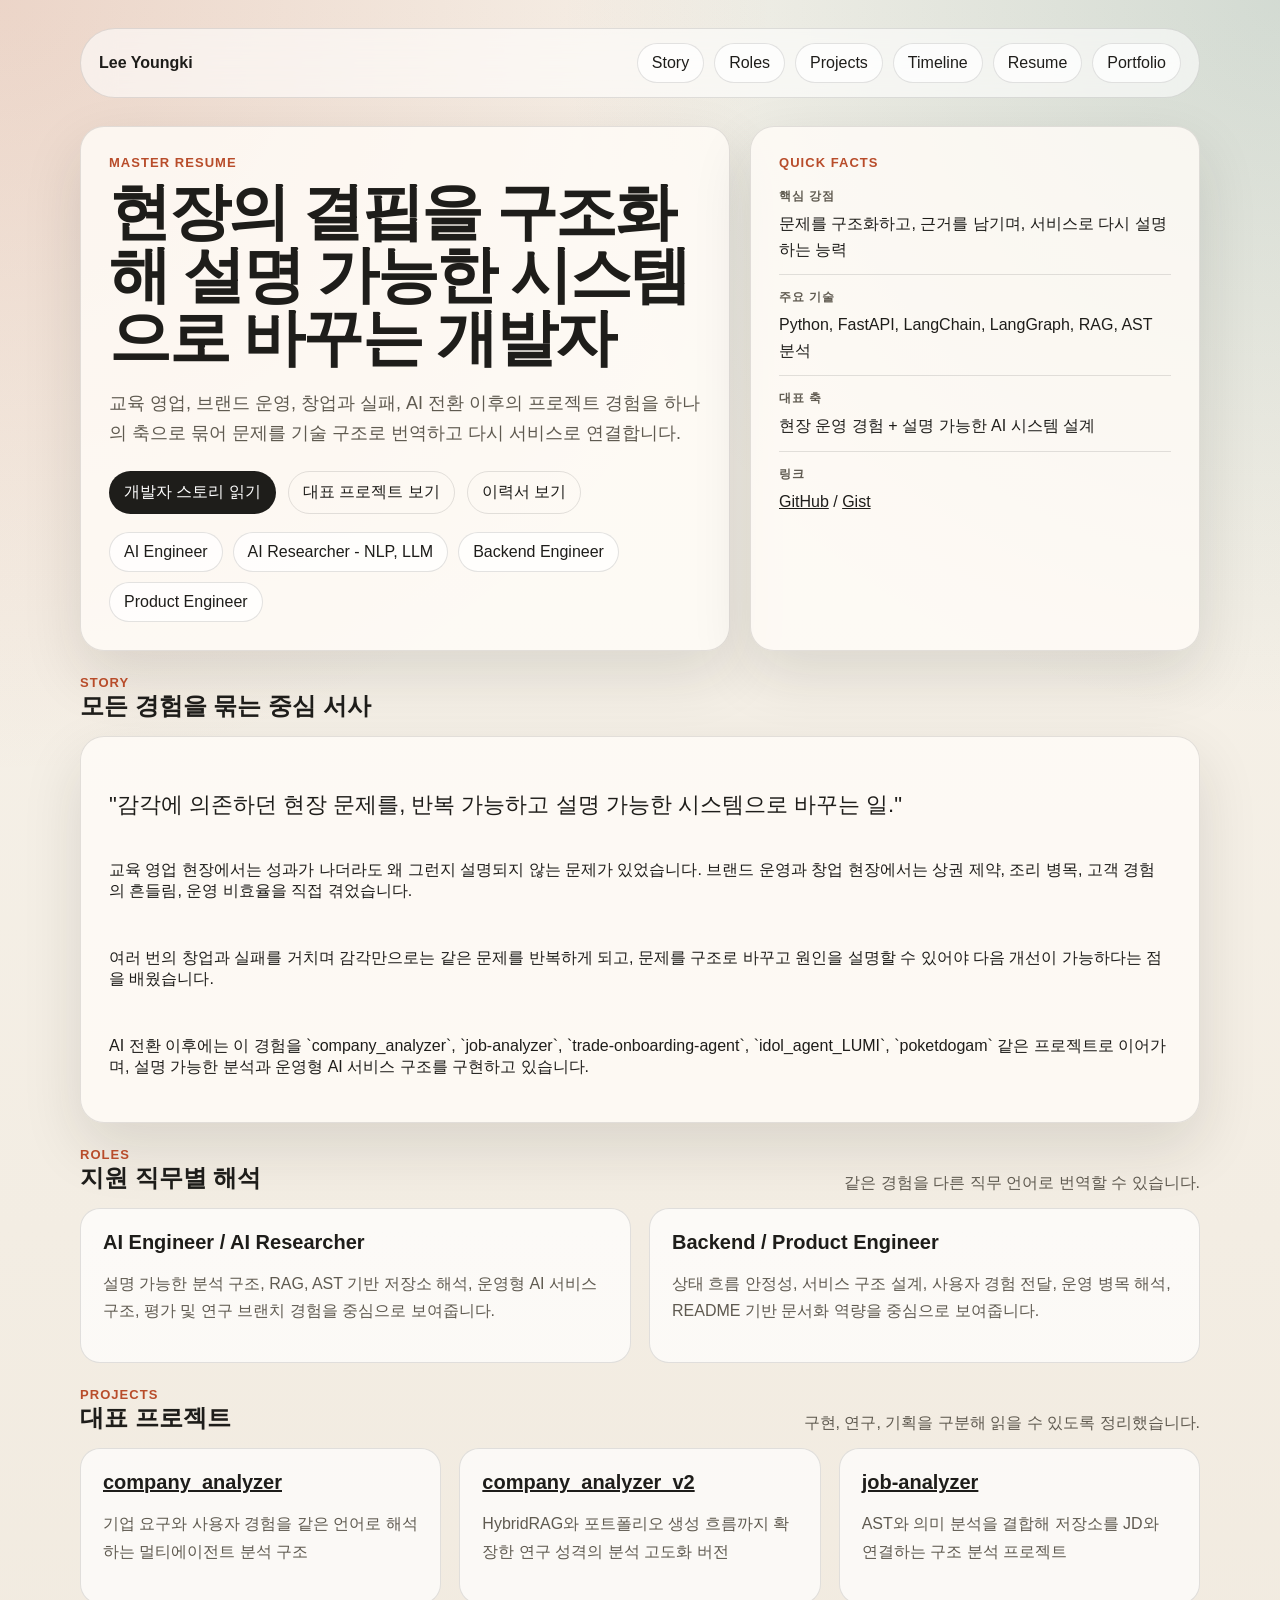
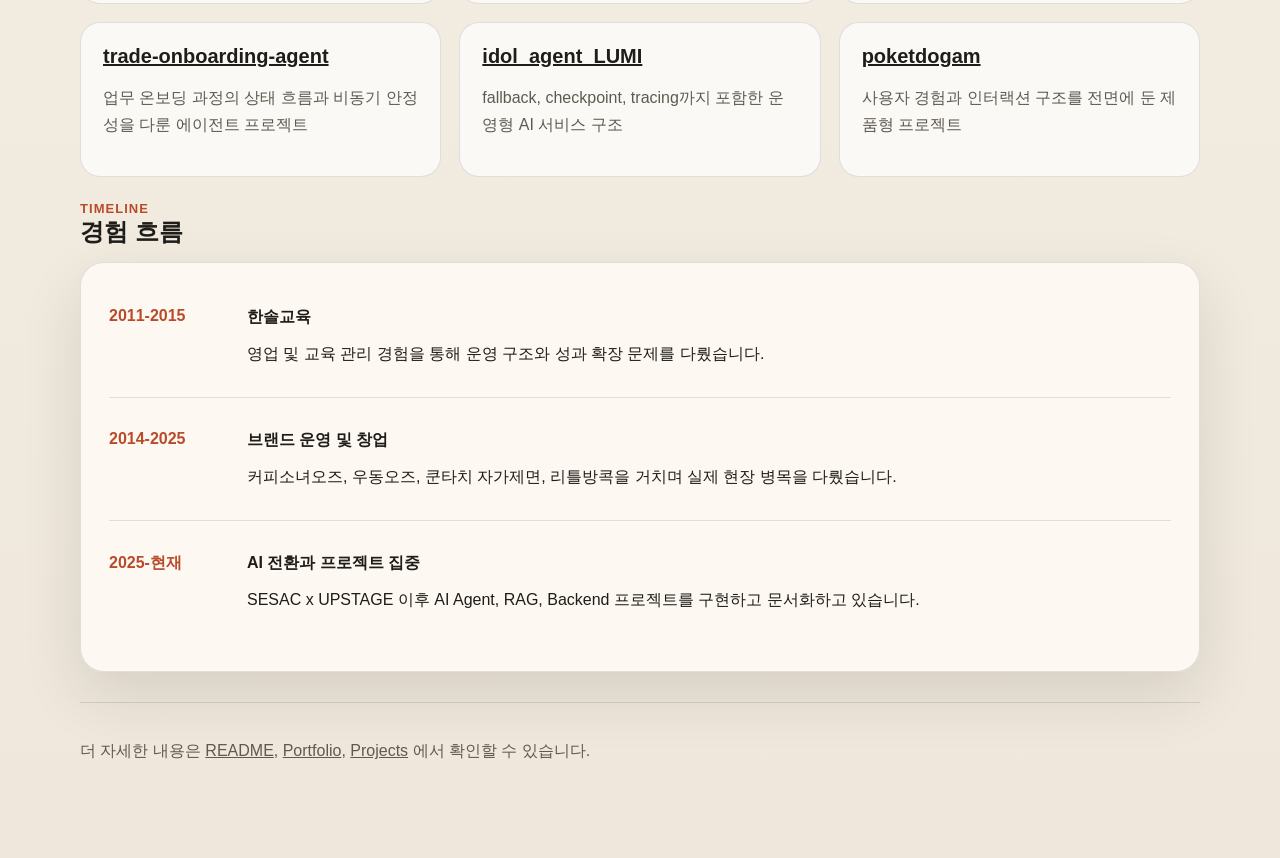
==== index.html @ e0504df6 "docs: masterresume 페이지 구조 개선" ====
<!DOCTYPE html>
<html lang="ko">
  <head>
    <meta charset="UTF-8" />
    <meta name="viewport" content="width=device-width, initial-scale=1.0" />
    <title>이영기 | Master Resume</title>
    <meta
      name="description"
      content="현장의 결핍을 구조화해 설명 가능한 시스템으로 바꾸는 개발자 이영기의 공개 포트폴리오"
    />
    <link rel="stylesheet" href="./styles.css" />
  </head>
  <body>
    <div class="shell">
      <nav class="nav">
        <strong>Lee Youngki</strong>
        <div class="nav-links">
          <a href="#story">Story</a>
          <a href="#roles">Roles</a>
          <a href="#projects">Projects</a>
          <a href="#timeline">Timeline</a>
          <a href="https://github.com/atozwizard/MasterResumeMR/blob/masterresume/resume.md">Resume</a>
          <a href="https://github.com/atozwizard/MasterResumeMR/blob/masterresume/portfolio.md">Portfolio</a>
        </div>
      </nav>

      <section class="hero">
        <article class="panel">
          <div class="eyebrow">Master Resume</div>
          <h1>현장의 결핍을 구조화해 설명 가능한 시스템으로 바꾸는 개발자</h1>
          <p class="lead">
            교육 영업, 브랜드 운영, 창업과 실패, AI 전환 이후의 프로젝트 경험을 하나의 축으로 묶어
            문제를 기술 구조로 번역하고 다시 서비스로 연결합니다.
          </p>
          <div class="actions">
            <a class="button primary" href="https://github.com/atozwizard/MasterResumeMR/blob/masterresume/developer-story.md">개발자 스토리 읽기</a>
            <a class="button secondary" href="https://github.com/atozwizard/MasterResumeMR/blob/masterresume/projects/README.md">대표 프로젝트 보기</a>
            <a class="button secondary" href="https://github.com/atozwizard/MasterResumeMR/blob/masterresume/resume.md">이력서 보기</a>
          </div>
          <div class="stack">
            <span class="chip">AI Engineer</span>
            <span class="chip">AI Researcher - NLP, LLM</span>
            <span class="chip">Backend Engineer</span>
            <span class="chip">Product Engineer</span>
          </div>
        </article>

        <aside class="panel">
          <div class="eyebrow">Quick Facts</div>
          <div class="meta-list">
            <div class="meta-row">
              <div class="meta-label">핵심 강점</div>
              <div class="meta-value">문제를 구조화하고, 근거를 남기며, 서비스로 다시 설명하는 능력</div>
            </div>
            <div class="meta-row">
              <div class="meta-label">주요 기술</div>
              <div class="meta-value">Python, FastAPI, LangChain, LangGraph, RAG, AST 분석</div>
            </div>
            <div class="meta-row">
              <div class="meta-label">대표 축</div>
              <div class="meta-value">현장 운영 경험 + 설명 가능한 AI 시스템 설계</div>
            </div>
            <div class="meta-row">
              <div class="meta-label">링크</div>
              <div class="meta-value">
                <a href="https://github.com/atozwizard">GitHub</a> /
                <a href="https://gist.github.com/atozwizard">Gist</a>
              </div>
            </div>
          </div>
        </aside>
      </section>

      <section class="section" id="story">
        <div class="section-head">
          <div>
            <div class="eyebrow">Story</div>
            <h2>모든 경험을 묶는 중심 서사</h2>
          </div>
        </div>
        <article class="panel">
          <p class="quote">
            "감각에 의존하던 현장 문제를, 반복 가능하고 설명 가능한 시스템으로 바꾸는 일."
          </p>
          <div class="story-list">
            <p>
              교육 영업 현장에서는 성과가 나더라도 왜 그런지 설명되지 않는 문제가 있었습니다. 브랜드 운영과 창업
              현장에서는 상권 제약, 조리 병목, 고객 경험의 흔들림, 운영 비효율을 직접 겪었습니다.
            </p>
            <p>
              여러 번의 창업과 실패를 거치며 감각만으로는 같은 문제를 반복하게 되고, 문제를 구조로 바꾸고 원인을
              설명할 수 있어야 다음 개선이 가능하다는 점을 배웠습니다.
            </p>
            <p>
              AI 전환 이후에는 이 경험을 `company_analyzer`, `job-analyzer`, `trade-onboarding-agent`,
              `idol_agent_LUMI`, `poketdogam` 같은 프로젝트로 이어가며, 설명 가능한 분석과 운영형 AI 서비스
              구조를 구현하고 있습니다.
            </p>
          </div>
        </article>
      </section>

      <section class="section" id="roles">
        <div class="section-head">
          <div>
            <div class="eyebrow">Roles</div>
            <h2>지원 직무별 해석</h2>
          </div>
          <p>같은 경험을 다른 직무 언어로 번역할 수 있습니다.</p>
        </div>
        <div class="grid-2">
          <article class="card">
            <h3>AI Engineer / AI Researcher</h3>
            <p>
              설명 가능한 분석 구조, RAG, AST 기반 저장소 해석, 운영형 AI 서비스 구조, 평가 및 연구 브랜치 경험을
              중심으로 보여줍니다.
            </p>
          </article>
          <article class="card">
            <h3>Backend / Product Engineer</h3>
            <p>
              상태 흐름 안정성, 서비스 구조 설계, 사용자 경험 전달, 운영 병목 해석, README 기반 문서화 역량을
              중심으로 보여줍니다.
            </p>
          </article>
        </div>
      </section>

      <section class="section" id="projects">
        <div class="section-head">
          <div>
            <div class="eyebrow">Projects</div>
            <h2>대표 프로젝트</h2>
          </div>
          <p>구현, 연구, 기획을 구분해 읽을 수 있도록 정리했습니다.</p>
        </div>
        <div class="project-grid">
          <article class="card">
            <h3><a href="https://github.com/atozwizard/MasterResumeMR/blob/masterresume/projects/company_analyzer.md">company_analyzer</a></h3>
            <p>기업 요구와 사용자 경험을 같은 언어로 해석하는 멀티에이전트 분석 구조</p>
          </article>
          <article class="card">
            <h3><a href="https://github.com/atozwizard/MasterResumeMR/blob/masterresume/projects/company_analyzer_v2.md">company_analyzer_v2</a></h3>
            <p>HybridRAG와 포트폴리오 생성 흐름까지 확장한 연구 성격의 분석 고도화 버전</p>
          </article>
          <article class="card">
            <h3><a href="https://github.com/atozwizard/MasterResumeMR/blob/masterresume/projects/job-analyzer.md">job-analyzer</a></h3>
            <p>AST와 의미 분석을 결합해 저장소를 JD와 연결하는 구조 분석 프로젝트</p>
          </article>
          <article class="card">
            <h3><a href="https://github.com/atozwizard/MasterResumeMR/blob/masterresume/projects/trade-onboarding-agent.md">trade-onboarding-agent</a></h3>
            <p>업무 온보딩 과정의 상태 흐름과 비동기 안정성을 다룬 에이전트 프로젝트</p>
          </article>
          <article class="card">
            <h3><a href="https://github.com/atozwizard/MasterResumeMR/blob/masterresume/projects/idol_agent_LUMI.md">idol_agent_LUMI</a></h3>
            <p>fallback, checkpoint, tracing까지 포함한 운영형 AI 서비스 구조</p>
          </article>
          <article class="card">
            <h3><a href="https://github.com/atozwizard/MasterResumeMR/blob/masterresume/projects/poketdogam.md">poketdogam</a></h3>
            <p>사용자 경험과 인터랙션 구조를 전면에 둔 제품형 프로젝트</p>
          </article>
        </div>
      </section>

      <section class="section" id="timeline">
        <div class="section-head">
          <div>
            <div class="eyebrow">Timeline</div>
            <h2>경험 흐름</h2>
          </div>
        </div>
        <article class="panel timeline">
          <div class="timeline-item">
            <div class="timeline-year">2011-2015</div>
            <div>
              <strong>한솔교육</strong>
              <p>영업 및 교육 관리 경험을 통해 운영 구조와 성과 확장 문제를 다뤘습니다.</p>
            </div>
          </div>
          <div class="timeline-item">
            <div class="timeline-year">2014-2025</div>
            <div>
              <strong>브랜드 운영 및 창업</strong>
              <p>커피소녀오즈, 우동오즈, 쿤타치 자가제면, 리틀방콕을 거치며 실제 현장 병목을 다뤘습니다.</p>
            </div>
          </div>
          <div class="timeline-item">
            <div class="timeline-year">2025-현재</div>
            <div>
              <strong>AI 전환과 프로젝트 집중</strong>
              <p>SESAC x UPSTAGE 이후 AI Agent, RAG, Backend 프로젝트를 구현하고 문서화하고 있습니다.</p>
            </div>
          </div>
        </article>
      </section>

      <footer class="footer">
        <p>
          더 자세한 내용은
          <a href="https://github.com/atozwizard/MasterResumeMR/blob/masterresume/README.md">README</a>,
          <a href="https://github.com/atozwizard/MasterResumeMR/blob/masterresume/portfolio.md">Portfolio</a>,
          <a href="https://github.com/atozwizard/MasterResumeMR/blob/masterresume/projects/README.md">Projects</a>
          에서 확인할 수 있습니다.
        </p>
      </footer>
    </div>
  </body>
</html>
---- styles.css ----
:root {
  --bg: #f5f1e8;
  --panel: rgba(255, 252, 247, 0.82);
  --ink: #1e1d1a;
  --muted: #5f5a50;
  --line: rgba(30, 29, 26, 0.12);
  --accent: #b84c2a;
  --accent-2: #2f6c63;
  --shadow: 0 24px 60px rgba(30, 29, 26, 0.12);
  --radius: 24px;
}

* {
  box-sizing: border-box;
}

html {
  scroll-behavior: smooth;
}

body {
  margin: 0;
  font-family: "Segoe UI", "Pretendard", "Noto Sans KR", sans-serif;
  color: var(--ink);
  background:
    radial-gradient(circle at top left, rgba(184, 76, 42, 0.18), transparent 28%),
    radial-gradient(circle at top right, rgba(47, 108, 99, 0.18), transparent 26%),
    linear-gradient(180deg, #f7f3eb 0%, #efe7db 100%);
}

a {
  color: inherit;
}

.shell {
  width: min(1120px, calc(100% - 32px));
  margin: 0 auto;
  padding: 28px 0 80px;
}

.nav {
  display: flex;
  justify-content: space-between;
  align-items: center;
  gap: 16px;
  padding: 14px 18px;
  border: 1px solid var(--line);
  border-radius: 999px;
  background: rgba(255, 255, 255, 0.58);
  backdrop-filter: blur(16px);
  position: sticky;
  top: 14px;
  z-index: 10;
}

.nav-links {
  display: flex;
  flex-wrap: wrap;
  gap: 10px;
}

.nav-links a,
.chip,
.button {
  text-decoration: none;
  border: 1px solid var(--line);
  border-radius: 999px;
  padding: 10px 14px;
  background: rgba(255, 255, 255, 0.72);
}

.hero {
  margin-top: 28px;
  display: grid;
  grid-template-columns: 1.3fr 0.9fr;
  gap: 20px;
}

.panel {
  border: 1px solid var(--line);
  border-radius: var(--radius);
  background: var(--panel);
  box-shadow: var(--shadow);
  padding: 28px;
}

.eyebrow {
  color: var(--accent);
  font-size: 13px;
  font-weight: 700;
  letter-spacing: 0.08em;
  text-transform: uppercase;
}

h1, h2, h3 {
  margin: 0;
}

h1 {
  margin-top: 10px;
  font-size: clamp(34px, 6vw, 62px);
  line-height: 1.02;
  letter-spacing: -0.04em;
}

.lead {
  margin-top: 18px;
  font-size: 18px;
  line-height: 1.7;
  color: var(--muted);
}

.actions {
  display: flex;
  flex-wrap: wrap;
  gap: 12px;
  margin-top: 22px;
}

.button.primary {
  background: var(--ink);
  color: #fff;
}

.button.secondary {
  background: transparent;
}

.stack {
  display: flex;
  flex-wrap: wrap;
  gap: 10px;
  margin-top: 18px;
}

.meta-list,
.story-list {
  display: grid;
  gap: 14px;
  margin-top: 18px;
}

.meta-row {
  padding-bottom: 12px;
  border-bottom: 1px solid var(--line);
}

.meta-row:last-child {
  border-bottom: 0;
  padding-bottom: 0;
}

.meta-label {
  font-size: 12px;
  font-weight: 700;
  color: var(--muted);
  text-transform: uppercase;
  letter-spacing: 0.08em;
}

.meta-value {
  margin-top: 6px;
  font-size: 16px;
  line-height: 1.6;
}

.section {
  margin-top: 24px;
}

.section-head {
  display: flex;
  justify-content: space-between;
  align-items: end;
  gap: 16px;
  margin-bottom: 14px;
}

.section-head p {
  margin: 0;
  color: var(--muted);
}

.grid-2,
.project-grid {
  display: grid;
  gap: 18px;
}

.grid-2 {
  grid-template-columns: repeat(2, minmax(0, 1fr));
}

.project-grid {
  grid-template-columns: repeat(3, minmax(0, 1fr));
}

.card {
  border: 1px solid var(--line);
  border-radius: 20px;
  padding: 22px;
  background: rgba(255, 255, 255, 0.7);
}

.card h3 {
  font-size: 20px;
}

.card p,
.card li {
  color: var(--muted);
  line-height: 1.7;
}

.card ul {
  margin: 14px 0 0;
  padding-left: 18px;
}

.timeline {
  display: grid;
  gap: 16px;
}

.timeline-item {
  display: grid;
  grid-template-columns: 120px 1fr;
  gap: 18px;
  padding: 16px 0;
  border-bottom: 1px solid var(--line);
}

.timeline-item:last-child {
  border-bottom: 0;
}

.timeline-year {
  font-weight: 700;
  color: var(--accent);
}

.quote {
  font-size: 22px;
  line-height: 1.6;
}

.footer {
  margin-top: 30px;
  padding: 22px 0 0;
  color: var(--muted);
  border-top: 1px solid var(--line);
}

@media (max-width: 920px) {
  .hero,
  .grid-2,
  .project-grid {
    grid-template-columns: 1fr;
  }

  .timeline-item {
    grid-template-columns: 1fr;
    gap: 8px;
  }
}

@media (max-width: 640px) {
  .shell {
    width: min(100% - 20px, 1120px);
    padding-top: 18px;
  }

  .panel {
    padding: 22px;
  }

  .nav {
    border-radius: 24px;
    align-items: start;
    flex-direction: column;
  }
}
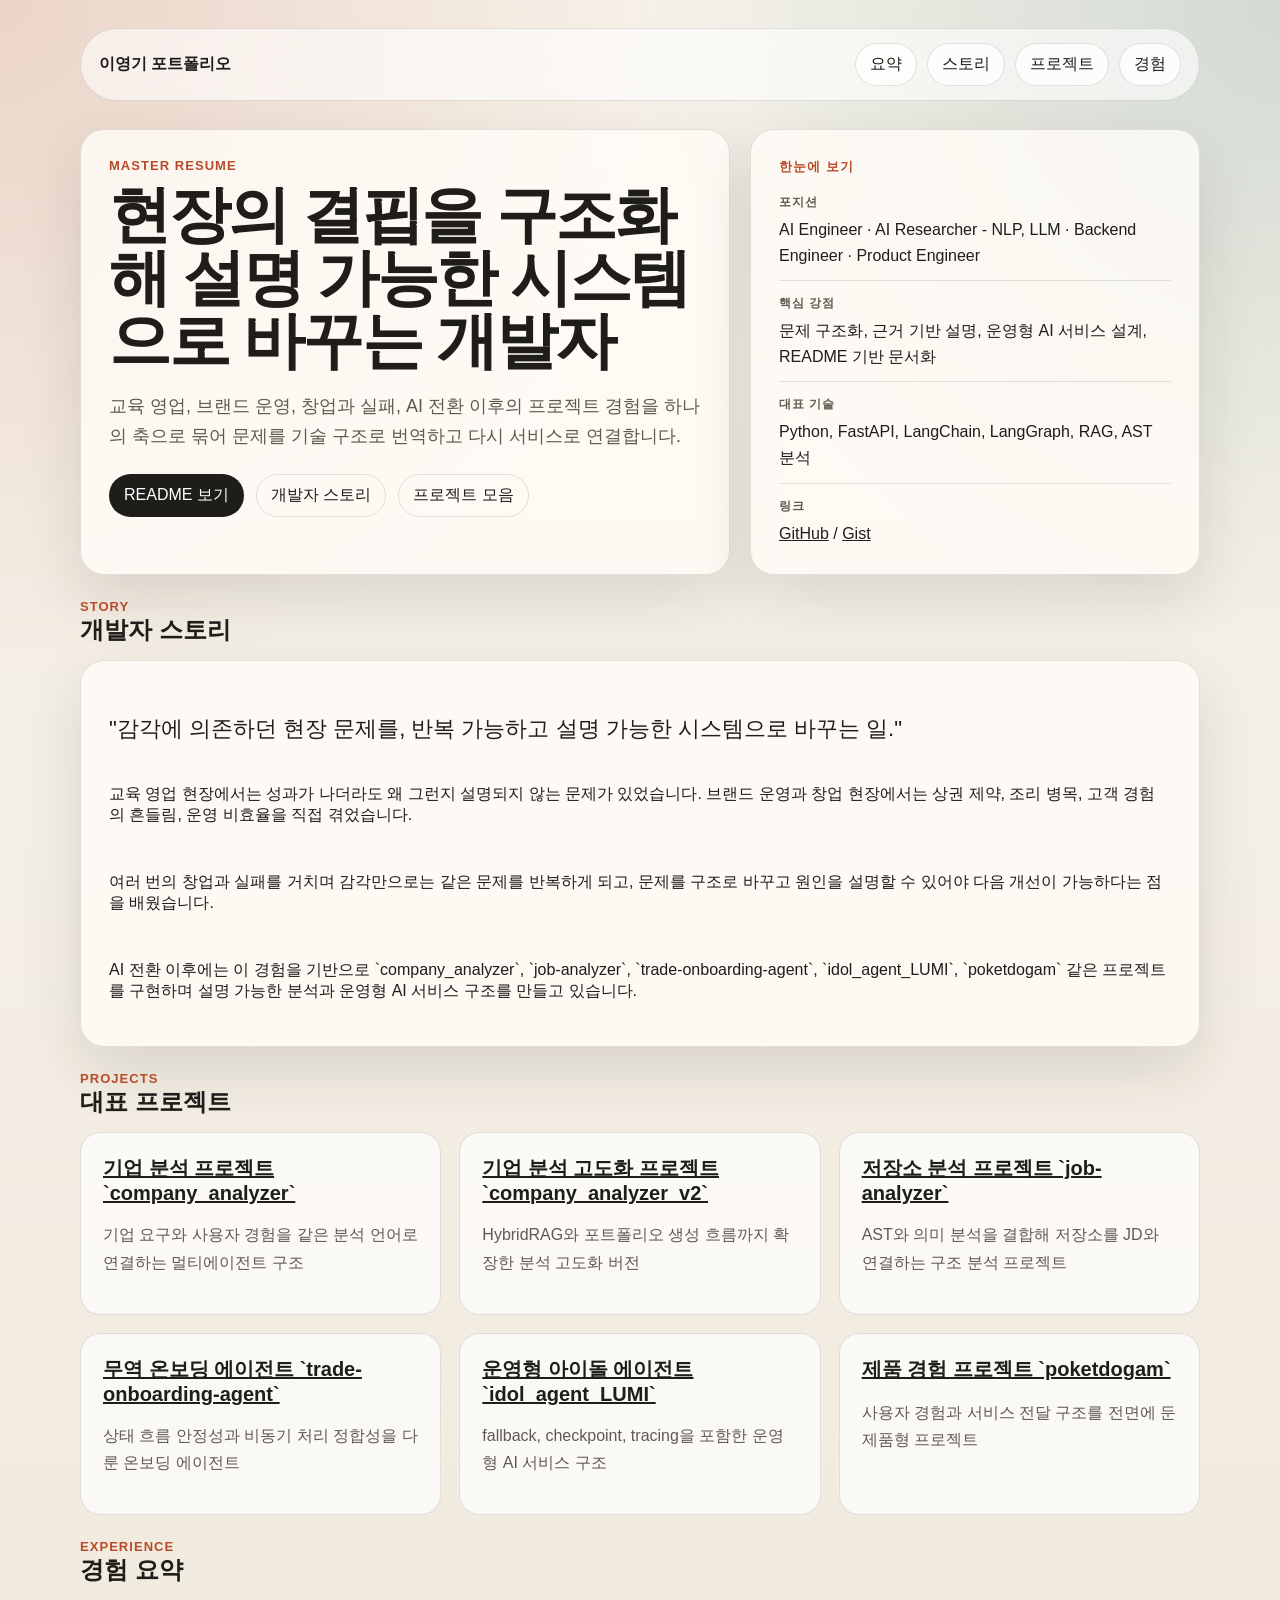
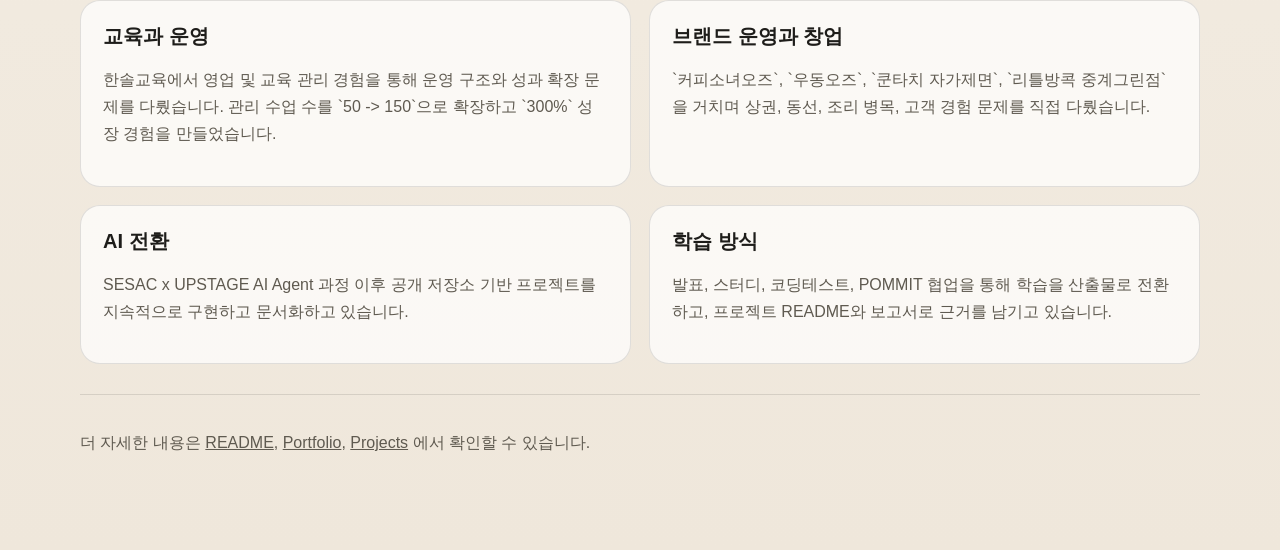
==== commit 5653cca7: "docs: masterresume 랜딩 페이지 단순화" ====
--- a/index.html
+++ b/index.html
@@ -3,7 +3,7 @@
   <head>
     <meta charset="UTF-8" />
     <meta name="viewport" content="width=device-width, initial-scale=1.0" />
-    <title>이영기 | Master Resume</title>
+    <title>이영기 포트폴리오</title>
     <meta
       name="description"
       content="현장의 결핍을 구조화해 설명 가능한 시스템으로 바꾸는 개발자 이영기의 공개 포트폴리오"
@@ -13,18 +13,16 @@
   <body>
     <div class="shell">
       <nav class="nav">
-        <strong>Lee Youngki</strong>
+        <strong>이영기 포트폴리오</strong>
         <div class="nav-links">
-          <a href="#story">Story</a>
-          <a href="#roles">Roles</a>
-          <a href="#projects">Projects</a>
-          <a href="#timeline">Timeline</a>
-          <a href="https://github.com/atozwizard/MasterResumeMR/blob/masterresume/resume.md">Resume</a>
-          <a href="https://github.com/atozwizard/MasterResumeMR/blob/masterresume/portfolio.md">Portfolio</a>
+          <a href="#summary">요약</a>
+          <a href="#story">스토리</a>
+          <a href="#projects">프로젝트</a>
+          <a href="#experience">경험</a>
         </div>
       </nav>
 
-      <section class="hero">
+      <section class="hero" id="summary">
         <article class="panel">
           <div class="eyebrow">Master Resume</div>
           <h1>현장의 결핍을 구조화해 설명 가능한 시스템으로 바꾸는 개발자</h1>
@@ -33,32 +31,26 @@
             문제를 기술 구조로 번역하고 다시 서비스로 연결합니다.
           </p>
           <div class="actions">
-            <a class="button primary" href="https://github.com/atozwizard/MasterResumeMR/blob/masterresume/developer-story.md">개발자 스토리 읽기</a>
-            <a class="button secondary" href="https://github.com/atozwizard/MasterResumeMR/blob/masterresume/projects/README.md">대표 프로젝트 보기</a>
-            <a class="button secondary" href="https://github.com/atozwizard/MasterResumeMR/blob/masterresume/resume.md">이력서 보기</a>
-          </div>
-          <div class="stack">
-            <span class="chip">AI Engineer</span>
-            <span class="chip">AI Researcher - NLP, LLM</span>
-            <span class="chip">Backend Engineer</span>
-            <span class="chip">Product Engineer</span>
+            <a class="button primary" href="https://github.com/atozwizard/MasterResumeMR/blob/masterresume/README.md">README 보기</a>
+            <a class="button secondary" href="https://github.com/atozwizard/MasterResumeMR/blob/masterresume/developer-story.md">개발자 스토리</a>
+            <a class="button secondary" href="https://github.com/atozwizard/MasterResumeMR/blob/masterresume/projects/README.md">프로젝트 모음</a>
           </div>
         </article>
 
         <aside class="panel">
-          <div class="eyebrow">Quick Facts</div>
+          <div class="eyebrow">한눈에 보기</div>
           <div class="meta-list">
             <div class="meta-row">
-              <div class="meta-label">핵심 강점</div>
-              <div class="meta-value">문제를 구조화하고, 근거를 남기며, 서비스로 다시 설명하는 능력</div>
+              <div class="meta-label">포지션</div>
+              <div class="meta-value">AI Engineer · AI Researcher - NLP, LLM · Backend Engineer · Product Engineer</div>
             </div>
             <div class="meta-row">
-              <div class="meta-label">주요 기술</div>
-              <div class="meta-value">Python, FastAPI, LangChain, LangGraph, RAG, AST 분석</div>
+              <div class="meta-label">핵심 강점</div>
+              <div class="meta-value">문제 구조화, 근거 기반 설명, 운영형 AI 서비스 설계, README 기반 문서화</div>
             </div>
             <div class="meta-row">
-              <div class="meta-label">대표 축</div>
-              <div class="meta-value">현장 운영 경험 + 설명 가능한 AI 시스템 설계</div>
+              <div class="meta-label">대표 기술</div>
+              <div class="meta-value">Python, FastAPI, LangChain, LangGraph, RAG, AST 분석</div>
             </div>
             <div class="meta-row">
               <div class="meta-label">링크</div>
@@ -75,55 +67,26 @@
         <div class="section-head">
           <div>
             <div class="eyebrow">Story</div>
-            <h2>모든 경험을 묶는 중심 서사</h2>
+            <h2>개발자 스토리</h2>
           </div>
         </div>
         <article class="panel">
-          <p class="quote">
-            "감각에 의존하던 현장 문제를, 반복 가능하고 설명 가능한 시스템으로 바꾸는 일."
-          </p>
+          <p class="quote">"감각에 의존하던 현장 문제를, 반복 가능하고 설명 가능한 시스템으로 바꾸는 일."</p>
           <div class="story-list">
             <p>
-              교육 영업 현장에서는 성과가 나더라도 왜 그런지 설명되지 않는 문제가 있었습니다. 브랜드 운영과 창업
-              현장에서는 상권 제약, 조리 병목, 고객 경험의 흔들림, 운영 비효율을 직접 겪었습니다.
+              교육 영업 현장에서는 성과가 나더라도 왜 그런지 설명되지 않는 문제가 있었습니다. 브랜드 운영과 창업 현장에서는
+              상권 제약, 조리 병목, 고객 경험의 흔들림, 운영 비효율을 직접 겪었습니다.
             </p>
             <p>
-              여러 번의 창업과 실패를 거치며 감각만으로는 같은 문제를 반복하게 되고, 문제를 구조로 바꾸고 원인을
-              설명할 수 있어야 다음 개선이 가능하다는 점을 배웠습니다.
+              여러 번의 창업과 실패를 거치며 감각만으로는 같은 문제를 반복하게 되고, 문제를 구조로 바꾸고 원인을 설명할 수
+              있어야 다음 개선이 가능하다는 점을 배웠습니다.
             </p>
             <p>
-              AI 전환 이후에는 이 경험을 `company_analyzer`, `job-analyzer`, `trade-onboarding-agent`,
-              `idol_agent_LUMI`, `poketdogam` 같은 프로젝트로 이어가며, 설명 가능한 분석과 운영형 AI 서비스
-              구조를 구현하고 있습니다.
+              AI 전환 이후에는 이 경험을 기반으로 `company_analyzer`, `job-analyzer`, `trade-onboarding-agent`,
+              `idol_agent_LUMI`, `poketdogam` 같은 프로젝트를 구현하며 설명 가능한 분석과 운영형 AI 서비스 구조를 만들고 있습니다.
             </p>
           </div>
         </article>
-      </section>
-
-      <section class="section" id="roles">
-        <div class="section-head">
-          <div>
-            <div class="eyebrow">Roles</div>
-            <h2>지원 직무별 해석</h2>
-          </div>
-          <p>같은 경험을 다른 직무 언어로 번역할 수 있습니다.</p>
-        </div>
-        <div class="grid-2">
-          <article class="card">
-            <h3>AI Engineer / AI Researcher</h3>
-            <p>
-              설명 가능한 분석 구조, RAG, AST 기반 저장소 해석, 운영형 AI 서비스 구조, 평가 및 연구 브랜치 경험을
-              중심으로 보여줍니다.
-            </p>
-          </article>
-          <article class="card">
-            <h3>Backend / Product Engineer</h3>
-            <p>
-              상태 흐름 안정성, 서비스 구조 설계, 사용자 경험 전달, 운영 병목 해석, README 기반 문서화 역량을
-              중심으로 보여줍니다.
-            </p>
-          </article>
-        </div>
       </section>
 
       <section class="section" id="projects">
@@ -132,66 +95,71 @@
             <div class="eyebrow">Projects</div>
             <h2>대표 프로젝트</h2>
           </div>
-          <p>구현, 연구, 기획을 구분해 읽을 수 있도록 정리했습니다.</p>
         </div>
         <div class="project-grid">
           <article class="card">
-            <h3><a href="https://github.com/atozwizard/MasterResumeMR/blob/masterresume/projects/company_analyzer.md">company_analyzer</a></h3>
-            <p>기업 요구와 사용자 경험을 같은 언어로 해석하는 멀티에이전트 분석 구조</p>
+            <h3><a href="https://github.com/atozwizard/MasterResumeMR/blob/masterresume/projects/company_analyzer.md">기업 분석 프로젝트 `company_analyzer`</a></h3>
+            <p>기업 요구와 사용자 경험을 같은 분석 언어로 연결하는 멀티에이전트 구조</p>
           </article>
           <article class="card">
-            <h3><a href="https://github.com/atozwizard/MasterResumeMR/blob/masterresume/projects/company_analyzer_v2.md">company_analyzer_v2</a></h3>
-            <p>HybridRAG와 포트폴리오 생성 흐름까지 확장한 연구 성격의 분석 고도화 버전</p>
+            <h3><a href="https://github.com/atozwizard/MasterResumeMR/blob/masterresume/projects/company_analyzer_v2.md">기업 분석 고도화 프로젝트 `company_analyzer_v2`</a></h3>
+            <p>HybridRAG와 포트폴리오 생성 흐름까지 확장한 분석 고도화 버전</p>
           </article>
           <article class="card">
-            <h3><a href="https://github.com/atozwizard/MasterResumeMR/blob/masterresume/projects/job-analyzer.md">job-analyzer</a></h3>
+            <h3><a href="https://github.com/atozwizard/MasterResumeMR/blob/masterresume/projects/job-analyzer.md">저장소 분석 프로젝트 `job-analyzer`</a></h3>
             <p>AST와 의미 분석을 결합해 저장소를 JD와 연결하는 구조 분석 프로젝트</p>
           </article>
           <article class="card">
-            <h3><a href="https://github.com/atozwizard/MasterResumeMR/blob/masterresume/projects/trade-onboarding-agent.md">trade-onboarding-agent</a></h3>
-            <p>업무 온보딩 과정의 상태 흐름과 비동기 안정성을 다룬 에이전트 프로젝트</p>
+            <h3><a href="https://github.com/atozwizard/MasterResumeMR/blob/masterresume/projects/trade-onboarding-agent.md">무역 온보딩 에이전트 `trade-onboarding-agent`</a></h3>
+            <p>상태 흐름 안정성과 비동기 처리 정합성을 다룬 온보딩 에이전트</p>
           </article>
           <article class="card">
-            <h3><a href="https://github.com/atozwizard/MasterResumeMR/blob/masterresume/projects/idol_agent_LUMI.md">idol_agent_LUMI</a></h3>
-            <p>fallback, checkpoint, tracing까지 포함한 운영형 AI 서비스 구조</p>
+            <h3><a href="https://github.com/atozwizard/MasterResumeMR/blob/masterresume/projects/idol_agent_LUMI.md">운영형 아이돌 에이전트 `idol_agent_LUMI`</a></h3>
+            <p>fallback, checkpoint, tracing을 포함한 운영형 AI 서비스 구조</p>
           </article>
           <article class="card">
-            <h3><a href="https://github.com/atozwizard/MasterResumeMR/blob/masterresume/projects/poketdogam.md">poketdogam</a></h3>
-            <p>사용자 경험과 인터랙션 구조를 전면에 둔 제품형 프로젝트</p>
+            <h3><a href="https://github.com/atozwizard/MasterResumeMR/blob/masterresume/projects/poketdogam.md">제품 경험 프로젝트 `poketdogam`</a></h3>
+            <p>사용자 경험과 서비스 전달 구조를 전면에 둔 제품형 프로젝트</p>
           </article>
         </div>
       </section>
 
-      <section class="section" id="timeline">
+      <section class="section" id="experience">
         <div class="section-head">
           <div>
-            <div class="eyebrow">Timeline</div>
-            <h2>경험 흐름</h2>
+            <div class="eyebrow">Experience</div>
+            <h2>경험 요약</h2>
           </div>
         </div>
-        <article class="panel timeline">
-          <div class="timeline-item">
-            <div class="timeline-year">2011-2015</div>
-            <div>
-              <strong>한솔교육</strong>
-              <p>영업 및 교육 관리 경험을 통해 운영 구조와 성과 확장 문제를 다뤘습니다.</p>
-            </div>
-          </div>
-          <div class="timeline-item">
-            <div class="timeline-year">2014-2025</div>
-            <div>
-              <strong>브랜드 운영 및 창업</strong>
-              <p>커피소녀오즈, 우동오즈, 쿤타치 자가제면, 리틀방콕을 거치며 실제 현장 병목을 다뤘습니다.</p>
-            </div>
-          </div>
-          <div class="timeline-item">
-            <div class="timeline-year">2025-현재</div>
-            <div>
-              <strong>AI 전환과 프로젝트 집중</strong>
-              <p>SESAC x UPSTAGE 이후 AI Agent, RAG, Backend 프로젝트를 구현하고 문서화하고 있습니다.</p>
-            </div>
-          </div>
-        </article>
+        <div class="grid-2">
+          <article class="card">
+            <h3>교육과 운영</h3>
+            <p>
+              한솔교육에서 영업 및 교육 관리 경험을 통해 운영 구조와 성과 확장 문제를 다뤘습니다. 관리 수업 수를
+              `50 -> 150`으로 확장하고 `300%` 성장 경험을 만들었습니다.
+            </p>
+          </article>
+          <article class="card">
+            <h3>브랜드 운영과 창업</h3>
+            <p>
+              `커피소녀오즈`, `우동오즈`, `쿤타치 자가제면`, `리틀방콕 중계그린점`을 거치며 상권, 동선, 조리 병목,
+              고객 경험 문제를 직접 다뤘습니다.
+            </p>
+          </article>
+          <article class="card">
+            <h3>AI 전환</h3>
+            <p>
+              SESAC x UPSTAGE AI Agent 과정 이후 공개 저장소 기반 프로젝트를 지속적으로 구현하고 문서화하고 있습니다.
+            </p>
+          </article>
+          <article class="card">
+            <h3>학습 방식</h3>
+            <p>
+              발표, 스터디, 코딩테스트, POMMIT 협업을 통해 학습을 산출물로 전환하고, 프로젝트 README와 보고서로 근거를
+              남기고 있습니다.
+            </p>
+          </article>
+        </div>
       </section>
 
       <footer class="footer">
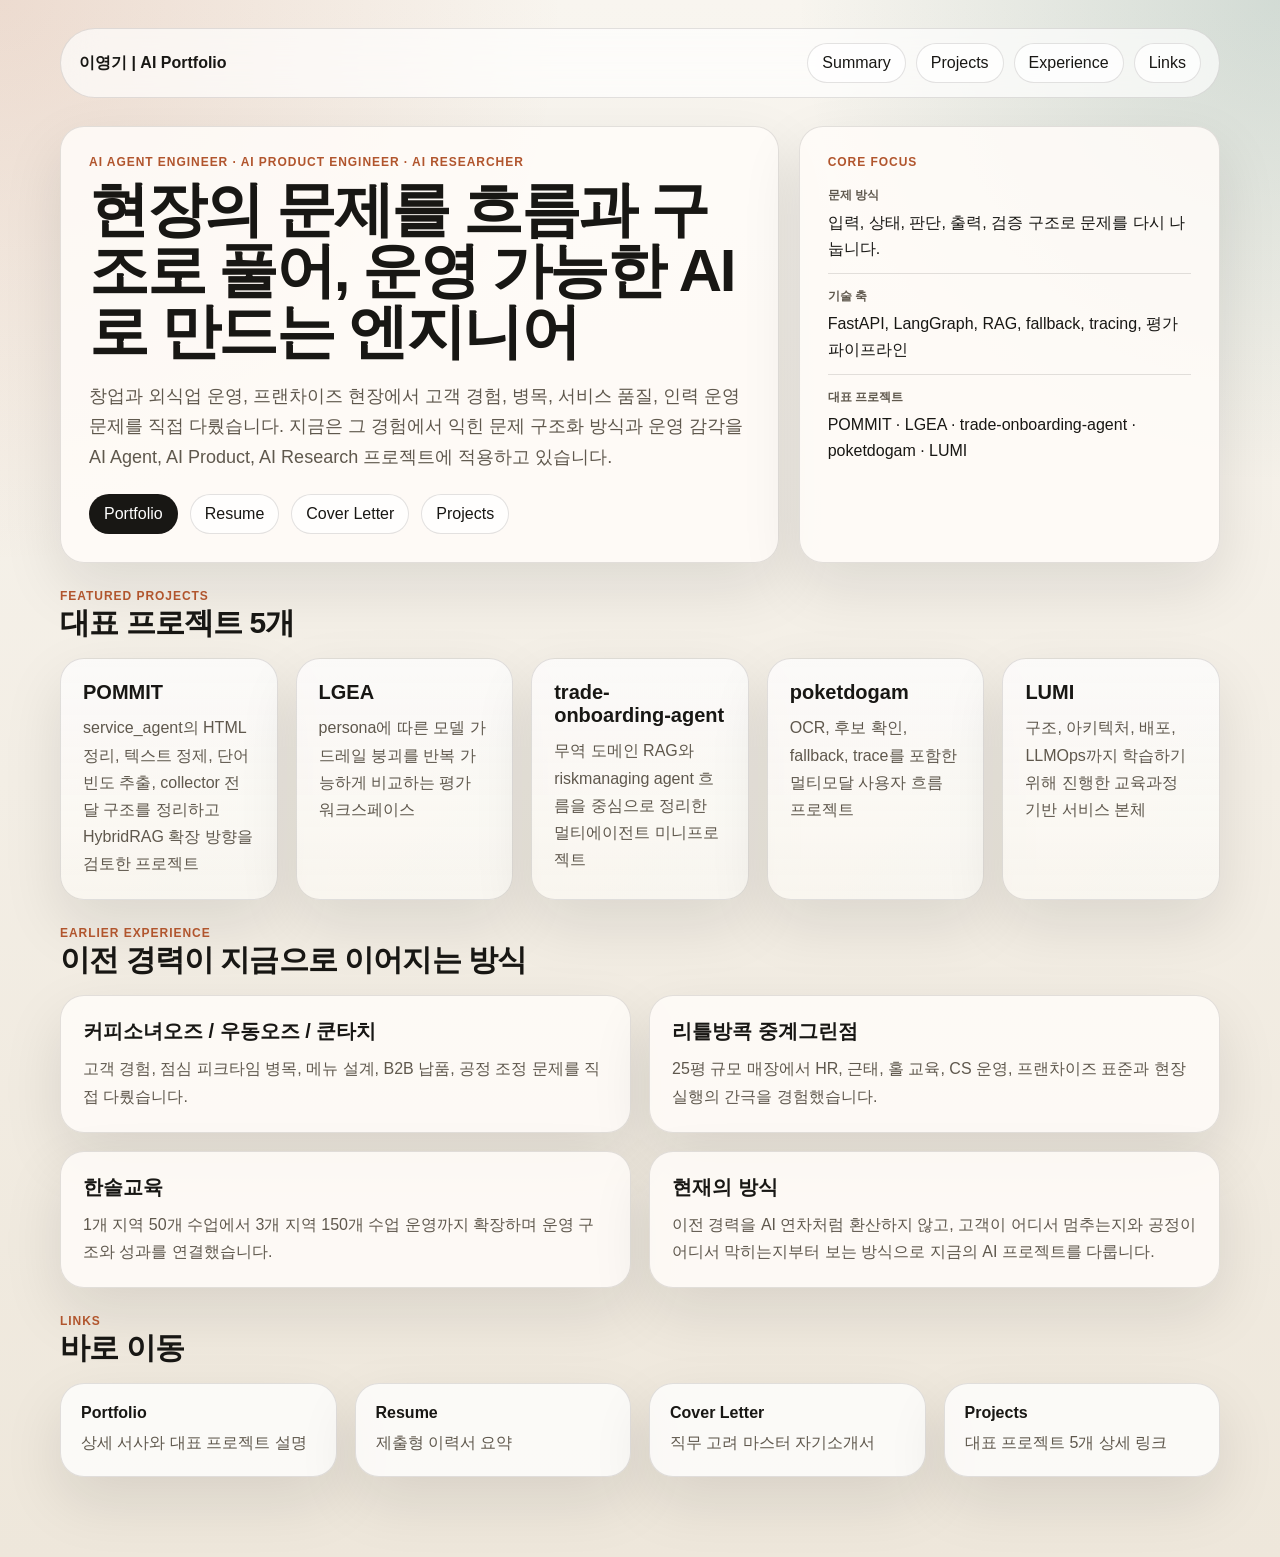
==== commit 3d824e30: "docs: refresh public resume site" ====
--- a/index.html
+++ b/index.html
@@ -3,123 +3,87 @@
   <head>
     <meta charset="UTF-8" />
     <meta name="viewport" content="width=device-width, initial-scale=1.0" />
-    <title>이영기 포트폴리오</title>
+    <title>이영기 | AI Portfolio</title>
     <meta
       name="description"
-      content="현장의 결핍을 구조화해 설명 가능한 시스템으로 바꾸는 개발자 이영기의 공개 포트폴리오"
+      content="현장의 문제를 흐름과 구조로 풀어, 운영 가능한 AI로 만드는 엔지니어 이영기의 포트폴리오"
     />
     <link rel="stylesheet" href="./styles.css" />
   </head>
   <body>
     <div class="shell">
       <nav class="nav">
-        <strong>이영기 포트폴리오</strong>
+        <strong>이영기 | AI Portfolio</strong>
         <div class="nav-links">
-          <a href="#summary">요약</a>
-          <a href="#story">스토리</a>
-          <a href="#projects">프로젝트</a>
-          <a href="#experience">경험</a>
+          <a href="#summary">Summary</a>
+          <a href="#projects">Projects</a>
+          <a href="#experience">Experience</a>
+          <a href="#links">Links</a>
         </div>
       </nav>
 
       <section class="hero" id="summary">
-        <article class="panel">
-          <div class="eyebrow">Master Resume</div>
-          <h1>현장의 결핍을 구조화해 설명 가능한 시스템으로 바꾸는 개발자</h1>
+        <article class="panel hero-main">
+          <div class="eyebrow">AI Agent Engineer · AI Product Engineer · AI Researcher</div>
+          <h1>현장의 문제를 흐름과 구조로 풀어, 운영 가능한 AI로 만드는 엔지니어</h1>
           <p class="lead">
-            교육 영업, 브랜드 운영, 창업과 실패, AI 전환 이후의 프로젝트 경험을 하나의 축으로 묶어
-            문제를 기술 구조로 번역하고 다시 서비스로 연결합니다.
+            창업과 외식업 운영, 프랜차이즈 현장에서 고객 경험, 병목, 서비스 품질, 인력 운영 문제를 직접 다뤘습니다.
+            지금은 그 경험에서 익힌 문제 구조화 방식과 운영 감각을 AI Agent, AI Product, AI Research 프로젝트에 적용하고 있습니다.
           </p>
           <div class="actions">
-            <a class="button primary" href="https://github.com/atozwizard/MasterResumeMR/blob/masterresume/README.md">README 보기</a>
-            <a class="button secondary" href="https://github.com/atozwizard/MasterResumeMR/blob/masterresume/developer-story.md">개발자 스토리</a>
-            <a class="button secondary" href="https://github.com/atozwizard/MasterResumeMR/blob/masterresume/projects/README.md">프로젝트 모음</a>
+            <a class="button primary" href="./portfolio.md">Portfolio</a>
+            <a class="button secondary" href="./resume.md">Resume</a>
+            <a class="button secondary" href="./cover-letter.md">Cover Letter</a>
+            <a class="button secondary" href="./projects/README.md">Projects</a>
           </div>
         </article>
 
-        <aside class="panel">
-          <div class="eyebrow">한눈에 보기</div>
+        <aside class="panel hero-side">
+          <div class="eyebrow">Core Focus</div>
           <div class="meta-list">
             <div class="meta-row">
-              <div class="meta-label">포지션</div>
-              <div class="meta-value">AI Engineer · AI Researcher - NLP, LLM · Backend Engineer · Product Engineer</div>
+              <div class="meta-label">문제 방식</div>
+              <div class="meta-value">입력, 상태, 판단, 출력, 검증 구조로 문제를 다시 나눕니다.</div>
             </div>
             <div class="meta-row">
-              <div class="meta-label">핵심 강점</div>
-              <div class="meta-value">문제 구조화, 근거 기반 설명, 운영형 AI 서비스 설계, README 기반 문서화</div>
+              <div class="meta-label">기술 축</div>
+              <div class="meta-value">FastAPI, LangGraph, RAG, fallback, tracing, 평가 파이프라인</div>
             </div>
             <div class="meta-row">
-              <div class="meta-label">대표 기술</div>
-              <div class="meta-value">Python, FastAPI, LangChain, LangGraph, RAG, AST 분석</div>
-            </div>
-            <div class="meta-row">
-              <div class="meta-label">링크</div>
-              <div class="meta-value">
-                <a href="https://github.com/atozwizard">GitHub</a> /
-                <a href="https://gist.github.com/atozwizard">Gist</a>
-              </div>
+              <div class="meta-label">대표 프로젝트</div>
+              <div class="meta-value">POMMIT · LGEA · trade-onboarding-agent · poketdogam · LUMI</div>
             </div>
           </div>
         </aside>
       </section>
 
-      <section class="section" id="story">
-        <div class="section-head">
-          <div>
-            <div class="eyebrow">Story</div>
-            <h2>개발자 스토리</h2>
-          </div>
-        </div>
-        <article class="panel">
-          <p class="quote">"감각에 의존하던 현장 문제를, 반복 가능하고 설명 가능한 시스템으로 바꾸는 일."</p>
-          <div class="story-list">
-            <p>
-              교육 영업 현장에서는 성과가 나더라도 왜 그런지 설명되지 않는 문제가 있었습니다. 브랜드 운영과 창업 현장에서는
-              상권 제약, 조리 병목, 고객 경험의 흔들림, 운영 비효율을 직접 겪었습니다.
-            </p>
-            <p>
-              여러 번의 창업과 실패를 거치며 감각만으로는 같은 문제를 반복하게 되고, 문제를 구조로 바꾸고 원인을 설명할 수
-              있어야 다음 개선이 가능하다는 점을 배웠습니다.
-            </p>
-            <p>
-              AI 전환 이후에는 이 경험을 기반으로 `company_analyzer`, `job-analyzer`, `trade-onboarding-agent`,
-              `idol_agent_LUMI`, `poketdogam` 같은 프로젝트를 구현하며 설명 가능한 분석과 운영형 AI 서비스 구조를 만들고 있습니다.
-            </p>
-          </div>
-        </article>
-      </section>
-
       <section class="section" id="projects">
         <div class="section-head">
           <div>
-            <div class="eyebrow">Projects</div>
-            <h2>대표 프로젝트</h2>
+            <div class="eyebrow">Featured Projects</div>
+            <h2>대표 프로젝트 5개</h2>
           </div>
         </div>
         <div class="project-grid">
-          <article class="card">
-            <h3><a href="https://github.com/atozwizard/MasterResumeMR/blob/masterresume/projects/company_analyzer.md">기업 분석 프로젝트 `company_analyzer`</a></h3>
-            <p>기업 요구와 사용자 경험을 같은 분석 언어로 연결하는 멀티에이전트 구조</p>
+          <article class="card accent-card">
+            <h3><a href="./projects/pommit.md">POMMIT</a></h3>
+            <p>service_agent의 HTML 정리, 텍스트 정제, 단어 빈도 추출, collector 전달 구조를 정리하고 HybridRAG 확장 방향을 검토한 프로젝트</p>
           </article>
-          <article class="card">
-            <h3><a href="https://github.com/atozwizard/MasterResumeMR/blob/masterresume/projects/company_analyzer_v2.md">기업 분석 고도화 프로젝트 `company_analyzer_v2`</a></h3>
-            <p>HybridRAG와 포트폴리오 생성 흐름까지 확장한 분석 고도화 버전</p>
+          <article class="card accent-card">
+            <h3><a href="./projects/lgea.md">LGEA</a></h3>
+            <p>persona에 따른 모델 가드레일 붕괴를 반복 가능하게 비교하는 평가 워크스페이스</p>
           </article>
-          <article class="card">
-            <h3><a href="https://github.com/atozwizard/MasterResumeMR/blob/masterresume/projects/job-analyzer.md">저장소 분석 프로젝트 `job-analyzer`</a></h3>
-            <p>AST와 의미 분석을 결합해 저장소를 JD와 연결하는 구조 분석 프로젝트</p>
+          <article class="card accent-card">
+            <h3><a href="./projects/trade-onboarding-agent.md">trade-onboarding-agent</a></h3>
+            <p>무역 도메인 RAG와 riskmanaging agent 흐름을 중심으로 정리한 멀티에이전트 미니프로젝트</p>
           </article>
-          <article class="card">
-            <h3><a href="https://github.com/atozwizard/MasterResumeMR/blob/masterresume/projects/trade-onboarding-agent.md">무역 온보딩 에이전트 `trade-onboarding-agent`</a></h3>
-            <p>상태 흐름 안정성과 비동기 처리 정합성을 다룬 온보딩 에이전트</p>
+          <article class="card accent-card">
+            <h3><a href="./projects/poketdogam.md">poketdogam</a></h3>
+            <p>OCR, 후보 확인, fallback, trace를 포함한 멀티모달 사용자 흐름 프로젝트</p>
           </article>
-          <article class="card">
-            <h3><a href="https://github.com/atozwizard/MasterResumeMR/blob/masterresume/projects/idol_agent_LUMI.md">운영형 아이돌 에이전트 `idol_agent_LUMI`</a></h3>
-            <p>fallback, checkpoint, tracing을 포함한 운영형 AI 서비스 구조</p>
-          </article>
-          <article class="card">
-            <h3><a href="https://github.com/atozwizard/MasterResumeMR/blob/masterresume/projects/poketdogam.md">제품 경험 프로젝트 `poketdogam`</a></h3>
-            <p>사용자 경험과 서비스 전달 구조를 전면에 둔 제품형 프로젝트</p>
+          <article class="card accent-card">
+            <h3><a href="./projects/lumi.md">LUMI</a></h3>
+            <p>구조, 아키텍처, 배포, LLMOps까지 학습하기 위해 진행한 교육과정 기반 서비스 본체</p>
           </article>
         </div>
       </section>
@@ -127,50 +91,56 @@
       <section class="section" id="experience">
         <div class="section-head">
           <div>
-            <div class="eyebrow">Experience</div>
-            <h2>경험 요약</h2>
+            <div class="eyebrow">Earlier Experience</div>
+            <h2>이전 경력이 지금으로 이어지는 방식</h2>
           </div>
         </div>
         <div class="grid-2">
           <article class="card">
-            <h3>교육과 운영</h3>
-            <p>
-              한솔교육에서 영업 및 교육 관리 경험을 통해 운영 구조와 성과 확장 문제를 다뤘습니다. 관리 수업 수를
-              `50 -> 150`으로 확장하고 `300%` 성장 경험을 만들었습니다.
-            </p>
+            <h3>커피소녀오즈 / 우동오즈 / 쿤타치</h3>
+            <p>고객 경험, 점심 피크타임 병목, 메뉴 설계, B2B 납품, 공정 조정 문제를 직접 다뤘습니다.</p>
           </article>
           <article class="card">
-            <h3>브랜드 운영과 창업</h3>
-            <p>
-              `커피소녀오즈`, `우동오즈`, `쿤타치 자가제면`, `리틀방콕 중계그린점`을 거치며 상권, 동선, 조리 병목,
-              고객 경험 문제를 직접 다뤘습니다.
-            </p>
+            <h3>리틀방콕 중계그린점</h3>
+            <p>25평 규모 매장에서 HR, 근태, 홀 교육, CS 운영, 프랜차이즈 표준과 현장 실행의 간극을 경험했습니다.</p>
           </article>
           <article class="card">
-            <h3>AI 전환</h3>
-            <p>
-              SESAC x UPSTAGE AI Agent 과정 이후 공개 저장소 기반 프로젝트를 지속적으로 구현하고 문서화하고 있습니다.
-            </p>
+            <h3>한솔교육</h3>
+            <p>1개 지역 50개 수업에서 3개 지역 150개 수업 운영까지 확장하며 운영 구조와 성과를 연결했습니다.</p>
           </article>
           <article class="card">
-            <h3>학습 방식</h3>
-            <p>
-              발표, 스터디, 코딩테스트, POMMIT 협업을 통해 학습을 산출물로 전환하고, 프로젝트 README와 보고서로 근거를
-              남기고 있습니다.
-            </p>
+            <h3>현재의 방식</h3>
+            <p>이전 경력을 AI 연차처럼 환산하지 않고, 고객이 어디서 멈추는지와 공정이 어디서 막히는지부터 보는 방식으로 지금의 AI 프로젝트를 다룹니다.</p>
           </article>
         </div>
       </section>
 
-      <footer class="footer">
-        <p>
-          더 자세한 내용은
-          <a href="https://github.com/atozwizard/MasterResumeMR/blob/masterresume/README.md">README</a>,
-          <a href="https://github.com/atozwizard/MasterResumeMR/blob/masterresume/portfolio.md">Portfolio</a>,
-          <a href="https://github.com/atozwizard/MasterResumeMR/blob/masterresume/projects/README.md">Projects</a>
-          에서 확인할 수 있습니다.
-        </p>
-      </footer>
+      <section class="section" id="links">
+        <div class="section-head">
+          <div>
+            <div class="eyebrow">Links</div>
+            <h2>바로 이동</h2>
+          </div>
+        </div>
+        <div class="link-grid">
+          <a class="link-card" href="./portfolio.md">
+            <strong>Portfolio</strong>
+            <span>상세 서사와 대표 프로젝트 설명</span>
+          </a>
+          <a class="link-card" href="./resume.md">
+            <strong>Resume</strong>
+            <span>제출형 이력서 요약</span>
+          </a>
+          <a class="link-card" href="./cover-letter.md">
+            <strong>Cover Letter</strong>
+            <span>직무 고려 마스터 자기소개서</span>
+          </a>
+          <a class="link-card" href="./projects/README.md">
+            <strong>Projects</strong>
+            <span>대표 프로젝트 5개 상세 링크</span>
+          </a>
+        </div>
+      </section>
     </div>
   </body>
-</html>
+</html>
--- a/styles.css
+++ b/styles.css
@@ -1,12 +1,12 @@
 :root {
-  --bg: #f5f1e8;
-  --panel: rgba(255, 252, 247, 0.82);
-  --ink: #1e1d1a;
-  --muted: #5f5a50;
-  --line: rgba(30, 29, 26, 0.12);
-  --accent: #b84c2a;
-  --accent-2: #2f6c63;
-  --shadow: 0 24px 60px rgba(30, 29, 26, 0.12);
+  --bg: #f2eee6;
+  --panel: rgba(255, 252, 248, 0.86);
+  --ink: #181714;
+  --muted: #5f584d;
+  --line: rgba(24, 23, 20, 0.12);
+  --accent: #b1552d;
+  --accent-2: #27655c;
+  --shadow: 0 24px 60px rgba(24, 23, 20, 0.1);
   --radius: 24px;
 }
 
@@ -23,17 +23,18 @@
   font-family: "Segoe UI", "Pretendard", "Noto Sans KR", sans-serif;
   color: var(--ink);
   background:
-    radial-gradient(circle at top left, rgba(184, 76, 42, 0.18), transparent 28%),
-    radial-gradient(circle at top right, rgba(47, 108, 99, 0.18), transparent 26%),
-    linear-gradient(180deg, #f7f3eb 0%, #efe7db 100%);
+    radial-gradient(circle at top left, rgba(177, 85, 45, 0.16), transparent 28%),
+    radial-gradient(circle at top right, rgba(39, 101, 92, 0.18), transparent 24%),
+    linear-gradient(180deg, #f8f5ef 0%, #eee7db 100%);
 }
 
 a {
   color: inherit;
+  text-decoration: none;
 }
 
 .shell {
-  width: min(1120px, calc(100% - 32px));
+  width: min(1160px, calc(100% - 32px));
   margin: 0 auto;
   padding: 28px 0 80px;
 }
@@ -46,8 +47,8 @@
   padding: 14px 18px;
   border: 1px solid var(--line);
   border-radius: 999px;
-  background: rgba(255, 255, 255, 0.58);
-  backdrop-filter: blur(16px);
+  background: rgba(255, 255, 255, 0.66);
+  backdrop-filter: blur(18px);
   position: sticky;
   top: 14px;
   z-index: 10;
@@ -60,56 +61,55 @@
 }
 
 .nav-links a,
-.chip,
 .button {
-  text-decoration: none;
   border: 1px solid var(--line);
   border-radius: 999px;
   padding: 10px 14px;
-  background: rgba(255, 255, 255, 0.72);
+  background: rgba(255, 255, 255, 0.76);
 }
 
 .hero {
   margin-top: 28px;
   display: grid;
-  grid-template-columns: 1.3fr 0.9fr;
+  grid-template-columns: 1.45fr 0.85fr;
   gap: 20px;
 }
 
-.panel {
+.panel,
+.card,
+.link-card {
   border: 1px solid var(--line);
   border-radius: var(--radius);
   background: var(--panel);
   box-shadow: var(--shadow);
+}
+
+.panel {
   padding: 28px;
+}
+
+.hero-main h1 {
+  margin: 10px 0 0;
+  font-size: clamp(34px, 5vw, 60px);
+  line-height: 1.02;
+  letter-spacing: -0.04em;
+}
+
+.lead {
+  margin-top: 18px;
+  color: var(--muted);
+  font-size: 18px;
+  line-height: 1.7;
 }
 
 .eyebrow {
   color: var(--accent);
-  font-size: 13px;
+  font-size: 12px;
   font-weight: 700;
   letter-spacing: 0.08em;
   text-transform: uppercase;
 }
 
-h1, h2, h3 {
-  margin: 0;
-}
-
-h1 {
-  margin-top: 10px;
-  font-size: clamp(34px, 6vw, 62px);
-  line-height: 1.02;
-  letter-spacing: -0.04em;
-}
-
-.lead {
-  margin-top: 18px;
-  font-size: 18px;
-  line-height: 1.7;
-  color: var(--muted);
-}
-
 .actions {
   display: flex;
   flex-wrap: wrap;
@@ -122,19 +122,7 @@
   color: #fff;
 }
 
-.button.secondary {
-  background: transparent;
-}
-
-.stack {
-  display: flex;
-  flex-wrap: wrap;
-  gap: 10px;
-  margin-top: 18px;
-}
-
-.meta-list,
-.story-list {
+.meta-list {
   display: grid;
   gap: 14px;
   margin-top: 18px;
@@ -154,18 +142,15 @@
   font-size: 12px;
   font-weight: 700;
   color: var(--muted);
-  text-transform: uppercase;
-  letter-spacing: 0.08em;
 }
 
 .meta-value {
   margin-top: 6px;
-  font-size: 16px;
   line-height: 1.6;
 }
 
 .section {
-  margin-top: 24px;
+  margin-top: 26px;
 }
 
 .section-head {
@@ -176,107 +161,98 @@
   margin-bottom: 14px;
 }
 
-.section-head p {
+.section-head h2 {
   margin: 0;
-  color: var(--muted);
-}
-
+  font-size: 30px;
+  letter-spacing: -0.03em;
+}
+
+.project-grid,
 .grid-2,
+.link-grid {
+  display: grid;
+  gap: 18px;
+}
+
 .project-grid {
-  display: grid;
-  gap: 18px;
+  grid-template-columns: repeat(5, minmax(0, 1fr));
 }
 
 .grid-2 {
   grid-template-columns: repeat(2, minmax(0, 1fr));
 }
 
-.project-grid {
-  grid-template-columns: repeat(3, minmax(0, 1fr));
+.link-grid {
+  grid-template-columns: repeat(4, minmax(0, 1fr));
 }
 
 .card {
-  border: 1px solid var(--line);
-  border-radius: 20px;
   padding: 22px;
-  background: rgba(255, 255, 255, 0.7);
+}
+
+.accent-card {
+  background:
+    linear-gradient(180deg, rgba(255, 255, 255, 0.82), rgba(255, 252, 247, 0.76)),
+    linear-gradient(135deg, rgba(177, 85, 45, 0.08), rgba(39, 101, 92, 0.08));
 }
 
 .card h3 {
+  margin: 0 0 10px;
   font-size: 20px;
 }
 
-.card p,
-.card li {
+.card p {
+  margin: 0;
   color: var(--muted);
   line-height: 1.7;
 }
 
-.card ul {
-  margin: 14px 0 0;
-  padding-left: 18px;
-}
-
-.timeline {
-  display: grid;
-  gap: 16px;
-}
-
-.timeline-item {
-  display: grid;
-  grid-template-columns: 120px 1fr;
-  gap: 18px;
-  padding: 16px 0;
-  border-bottom: 1px solid var(--line);
-}
-
-.timeline-item:last-child {
-  border-bottom: 0;
-}
-
-.timeline-year {
-  font-weight: 700;
-  color: var(--accent);
-}
-
-.quote {
-  font-size: 22px;
+.link-card {
+  display: grid;
+  gap: 8px;
+  padding: 20px;
+  background: rgba(255, 255, 255, 0.76);
+}
+
+.link-card span {
+  color: var(--muted);
   line-height: 1.6;
 }
 
-.footer {
-  margin-top: 30px;
-  padding: 22px 0 0;
-  color: var(--muted);
-  border-top: 1px solid var(--line);
+@media (max-width: 1120px) {
+  .project-grid {
+    grid-template-columns: repeat(2, minmax(0, 1fr));
+  }
+
+  .link-grid {
+    grid-template-columns: repeat(2, minmax(0, 1fr));
+  }
 }
 
 @media (max-width: 920px) {
   .hero,
   .grid-2,
-  .project-grid {
+  .project-grid,
+  .link-grid {
     grid-template-columns: 1fr;
-  }
-
-  .timeline-item {
-    grid-template-columns: 1fr;
-    gap: 8px;
   }
 }
 
 @media (max-width: 640px) {
   .shell {
-    width: min(100% - 20px, 1120px);
+    width: min(100% - 20px, 1160px);
     padding-top: 18px;
   }
 
-  .panel {
-    padding: 22px;
+  .panel,
+  .card,
+  .link-card {
+    padding: 20px;
   }
 
   .nav {
+    flex-direction: column;
+    align-items: start;
     border-radius: 24px;
-    align-items: start;
-    flex-direction: column;
-  }
-}
+  }
+}
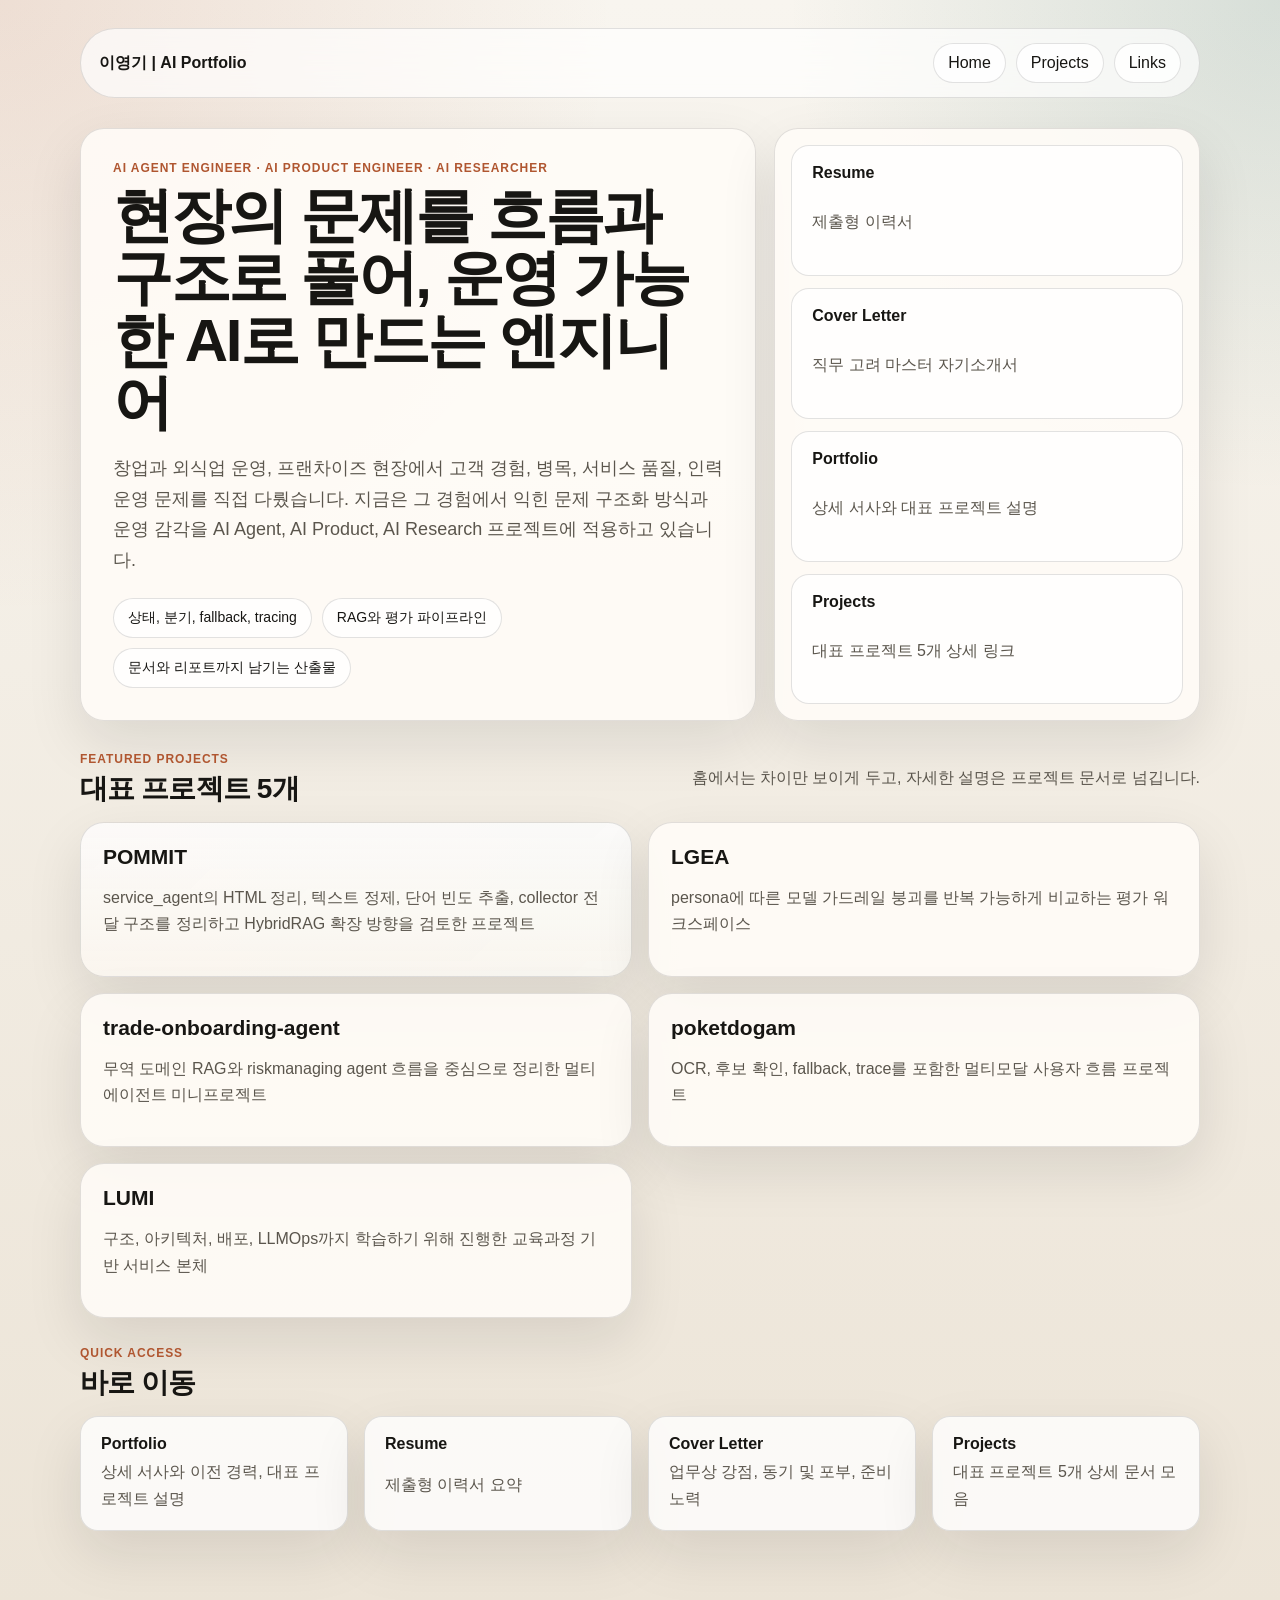
==== commit d98c1ba7: "feat: simplify home layout" ====
--- a/index.html
+++ b/index.html
@@ -15,117 +15,96 @@
       <nav class="nav">
         <strong>이영기 | AI Portfolio</strong>
         <div class="nav-links">
-          <a href="#summary">Summary</a>
+          <a href="#home">Home</a>
           <a href="#projects">Projects</a>
-          <a href="#experience">Experience</a>
           <a href="#links">Links</a>
         </div>
       </nav>
 
-      <section class="hero" id="summary">
-        <article class="panel hero-main">
+      <section class="hero" id="home">
+        <div class="hero-copy">
           <div class="eyebrow">AI Agent Engineer · AI Product Engineer · AI Researcher</div>
           <h1>현장의 문제를 흐름과 구조로 풀어, 운영 가능한 AI로 만드는 엔지니어</h1>
           <p class="lead">
             창업과 외식업 운영, 프랜차이즈 현장에서 고객 경험, 병목, 서비스 품질, 인력 운영 문제를 직접 다뤘습니다.
             지금은 그 경험에서 익힌 문제 구조화 방식과 운영 감각을 AI Agent, AI Product, AI Research 프로젝트에 적용하고 있습니다.
           </p>
-          <div class="actions">
-            <a class="button primary" href="./portfolio.md">Portfolio</a>
-            <a class="button secondary" href="./resume.md">Resume</a>
-            <a class="button secondary" href="./cover-letter.md">Cover Letter</a>
-            <a class="button secondary" href="./projects/README.md">Projects</a>
+          <div class="micro-points">
+            <span>상태, 분기, fallback, tracing</span>
+            <span>RAG와 평가 파이프라인</span>
+            <span>문서와 리포트까지 남기는 산출물</span>
           </div>
-        </article>
+        </div>
 
-        <aside class="panel hero-side">
-          <div class="eyebrow">Core Focus</div>
-          <div class="meta-list">
-            <div class="meta-row">
-              <div class="meta-label">문제 방식</div>
-              <div class="meta-value">입력, 상태, 판단, 출력, 검증 구조로 문제를 다시 나눕니다.</div>
-            </div>
-            <div class="meta-row">
-              <div class="meta-label">기술 축</div>
-              <div class="meta-value">FastAPI, LangGraph, RAG, fallback, tracing, 평가 파이프라인</div>
-            </div>
-            <div class="meta-row">
-              <div class="meta-label">대표 프로젝트</div>
-              <div class="meta-value">POMMIT · LGEA · trade-onboarding-agent · poketdogam · LUMI</div>
-            </div>
-          </div>
-        </aside>
+        <div class="hero-links">
+          <a class="jump-card" href="./resume.md">
+            <strong>Resume</strong>
+            <span>제출형 이력서</span>
+          </a>
+          <a class="jump-card" href="./cover-letter.md">
+            <strong>Cover Letter</strong>
+            <span>직무 고려 마스터 자기소개서</span>
+          </a>
+          <a class="jump-card" href="./portfolio.md">
+            <strong>Portfolio</strong>
+            <span>상세 서사와 대표 프로젝트 설명</span>
+          </a>
+          <a class="jump-card" href="./projects/README.md">
+            <strong>Projects</strong>
+            <span>대표 프로젝트 5개 상세 링크</span>
+          </a>
+        </div>
       </section>
 
       <section class="section" id="projects">
-        <div class="section-head">
+        <div class="section-head compact-head">
           <div>
             <div class="eyebrow">Featured Projects</div>
             <h2>대표 프로젝트 5개</h2>
           </div>
+          <p>홈에서는 차이만 보이게 두고, 자세한 설명은 프로젝트 문서로 넘깁니다.</p>
         </div>
-        <div class="project-grid">
-          <article class="card accent-card">
+
+        <div class="project-grid split-home-grid">
+          <article class="project-card project-card-primary">
             <h3><a href="./projects/pommit.md">POMMIT</a></h3>
             <p>service_agent의 HTML 정리, 텍스트 정제, 단어 빈도 추출, collector 전달 구조를 정리하고 HybridRAG 확장 방향을 검토한 프로젝트</p>
           </article>
-          <article class="card accent-card">
+
+          <article class="project-card">
             <h3><a href="./projects/lgea.md">LGEA</a></h3>
             <p>persona에 따른 모델 가드레일 붕괴를 반복 가능하게 비교하는 평가 워크스페이스</p>
           </article>
-          <article class="card accent-card">
+
+          <article class="project-card">
             <h3><a href="./projects/trade-onboarding-agent.md">trade-onboarding-agent</a></h3>
             <p>무역 도메인 RAG와 riskmanaging agent 흐름을 중심으로 정리한 멀티에이전트 미니프로젝트</p>
           </article>
-          <article class="card accent-card">
+
+          <article class="project-card">
             <h3><a href="./projects/poketdogam.md">poketdogam</a></h3>
             <p>OCR, 후보 확인, fallback, trace를 포함한 멀티모달 사용자 흐름 프로젝트</p>
           </article>
-          <article class="card accent-card">
+
+          <article class="project-card">
             <h3><a href="./projects/lumi.md">LUMI</a></h3>
             <p>구조, 아키텍처, 배포, LLMOps까지 학습하기 위해 진행한 교육과정 기반 서비스 본체</p>
           </article>
         </div>
       </section>
 
-      <section class="section" id="experience">
-        <div class="section-head">
+      <section class="section" id="links">
+        <div class="section-head compact-head">
           <div>
-            <div class="eyebrow">Earlier Experience</div>
-            <h2>이전 경력이 지금으로 이어지는 방식</h2>
-          </div>
-        </div>
-        <div class="grid-2">
-          <article class="card">
-            <h3>커피소녀오즈 / 우동오즈 / 쿤타치</h3>
-            <p>고객 경험, 점심 피크타임 병목, 메뉴 설계, B2B 납품, 공정 조정 문제를 직접 다뤘습니다.</p>
-          </article>
-          <article class="card">
-            <h3>리틀방콕 중계그린점</h3>
-            <p>25평 규모 매장에서 HR, 근태, 홀 교육, CS 운영, 프랜차이즈 표준과 현장 실행의 간극을 경험했습니다.</p>
-          </article>
-          <article class="card">
-            <h3>한솔교육</h3>
-            <p>1개 지역 50개 수업에서 3개 지역 150개 수업 운영까지 확장하며 운영 구조와 성과를 연결했습니다.</p>
-          </article>
-          <article class="card">
-            <h3>현재의 방식</h3>
-            <p>이전 경력을 AI 연차처럼 환산하지 않고, 고객이 어디서 멈추는지와 공정이 어디서 막히는지부터 보는 방식으로 지금의 AI 프로젝트를 다룹니다.</p>
-          </article>
-        </div>
-      </section>
-
-      <section class="section" id="links">
-        <div class="section-head">
-          <div>
-            <div class="eyebrow">Links</div>
+            <div class="eyebrow">Quick Access</div>
             <h2>바로 이동</h2>
           </div>
         </div>
-        <div class="link-grid">
+
+        <div class="link-grid simplified-links">
           <a class="link-card" href="./portfolio.md">
             <strong>Portfolio</strong>
-            <span>상세 서사와 대표 프로젝트 설명</span>
+            <span>상세 서사와 이전 경력, 대표 프로젝트 설명</span>
           </a>
           <a class="link-card" href="./resume.md">
             <strong>Resume</strong>
@@ -133,11 +112,11 @@
           </a>
           <a class="link-card" href="./cover-letter.md">
             <strong>Cover Letter</strong>
-            <span>직무 고려 마스터 자기소개서</span>
+            <span>업무상 강점, 동기 및 포부, 준비 노력</span>
           </a>
           <a class="link-card" href="./projects/README.md">
             <strong>Projects</strong>
-            <span>대표 프로젝트 5개 상세 링크</span>
+            <span>대표 프로젝트 5개 상세 문서 모음</span>
           </a>
         </div>
       </section>
--- a/styles.css
+++ b/styles.css
@@ -1,12 +1,12 @@
 :root {
-  --bg: #f2eee6;
-  --panel: rgba(255, 252, 248, 0.86);
-  --ink: #181714;
-  --muted: #5f584d;
-  --line: rgba(24, 23, 20, 0.12);
-  --accent: #b1552d;
-  --accent-2: #27655c;
-  --shadow: 0 24px 60px rgba(24, 23, 20, 0.1);
+  --bg: #f4efe6;
+  --panel: rgba(255, 252, 248, 0.88);
+  --ink: #171613;
+  --muted: #5b564d;
+  --line: rgba(23, 22, 19, 0.12);
+  --accent: #b05630;
+  --accent-2: #2c6a61;
+  --shadow: 0 22px 56px rgba(23, 22, 19, 0.1);
   --radius: 24px;
 }
 
@@ -23,9 +23,9 @@
   font-family: "Segoe UI", "Pretendard", "Noto Sans KR", sans-serif;
   color: var(--ink);
   background:
-    radial-gradient(circle at top left, rgba(177, 85, 45, 0.16), transparent 28%),
-    radial-gradient(circle at top right, rgba(39, 101, 92, 0.18), transparent 24%),
-    linear-gradient(180deg, #f8f5ef 0%, #eee7db 100%);
+    radial-gradient(circle at top left, rgba(176, 86, 48, 0.14), transparent 30%),
+    radial-gradient(circle at top right, rgba(44, 106, 97, 0.16), transparent 24%),
+    linear-gradient(180deg, #f8f5ef 0%, #ece4d7 100%);
 }
 
 a {
@@ -34,9 +34,9 @@
 }
 
 .shell {
-  width: min(1160px, calc(100% - 32px));
+  width: min(1120px, calc(100% - 32px));
   margin: 0 auto;
-  padding: 28px 0 80px;
+  padding: 28px 0 72px;
 }
 
 .nav {
@@ -47,7 +47,7 @@
   padding: 14px 18px;
   border: 1px solid var(--line);
   border-radius: 999px;
-  background: rgba(255, 255, 255, 0.66);
+  background: rgba(255, 255, 255, 0.68);
   backdrop-filter: blur(18px);
   position: sticky;
   top: 14px;
@@ -60,23 +60,24 @@
   gap: 10px;
 }
 
-.nav-links a,
-.button {
+.nav-links a {
   border: 1px solid var(--line);
   border-radius: 999px;
   padding: 10px 14px;
-  background: rgba(255, 255, 255, 0.76);
+  background: rgba(255, 255, 255, 0.8);
 }
 
 .hero {
-  margin-top: 28px;
-  display: grid;
-  grid-template-columns: 1.45fr 0.85fr;
-  gap: 20px;
-}
-
-.panel,
-.card,
+  margin-top: 30px;
+  display: grid;
+  grid-template-columns: 1.35fr 0.85fr;
+  gap: 18px;
+  align-items: stretch;
+}
+
+.hero-copy,
+.hero-links,
+.project-card,
 .link-card {
   border: 1px solid var(--line);
   border-radius: var(--radius);
@@ -84,14 +85,14 @@
   box-shadow: var(--shadow);
 }
 
-.panel {
-  padding: 28px;
-}
-
-.hero-main h1 {
+.hero-copy {
+  padding: 32px;
+}
+
+.hero-copy h1 {
   margin: 10px 0 0;
   font-size: clamp(34px, 5vw, 60px);
-  line-height: 1.02;
+  line-height: 1.04;
   letter-spacing: -0.04em;
 }
 
@@ -99,7 +100,7 @@
   margin-top: 18px;
   color: var(--muted);
   font-size: 18px;
-  line-height: 1.7;
+  line-height: 1.72;
 }
 
 .eyebrow {
@@ -110,47 +111,47 @@
   text-transform: uppercase;
 }
 
-.actions {
+.micro-points {
   display: flex;
   flex-wrap: wrap;
+  gap: 10px;
+  margin-top: 22px;
+}
+
+.micro-points span {
+  border: 1px solid var(--line);
+  border-radius: 999px;
+  padding: 10px 14px;
+  background: rgba(255, 255, 255, 0.78);
+  font-size: 14px;
+}
+
+.hero-links {
+  padding: 16px;
+  display: grid;
   gap: 12px;
-  margin-top: 22px;
-}
-
-.button.primary {
-  background: var(--ink);
-  color: #fff;
-}
-
-.meta-list {
-  display: grid;
-  gap: 14px;
-  margin-top: 18px;
-}
-
-.meta-row {
-  padding-bottom: 12px;
-  border-bottom: 1px solid var(--line);
-}
-
-.meta-row:last-child {
-  border-bottom: 0;
-  padding-bottom: 0;
-}
-
-.meta-label {
-  font-size: 12px;
-  font-weight: 700;
+}
+
+.jump-card,
+.link-card {
+  display: grid;
+  gap: 6px;
+  padding: 18px 20px;
+  border: 1px solid var(--line);
+  border-radius: 18px;
+  background: rgba(255, 255, 255, 0.78);
+}
+
+.jump-card span,
+.link-card span,
+.section-head p,
+.project-card p {
   color: var(--muted);
-}
-
-.meta-value {
-  margin-top: 6px;
-  line-height: 1.6;
+  line-height: 1.65;
 }
 
 .section {
-  margin-top: 26px;
+  margin-top: 28px;
 }
 
 .section-head {
@@ -161,93 +162,61 @@
   margin-bottom: 14px;
 }
 
-.section-head h2 {
-  margin: 0;
-  font-size: 30px;
+.compact-head h2 {
+  margin: 4px 0 0;
+  font-size: 28px;
   letter-spacing: -0.03em;
 }
 
 .project-grid,
-.grid-2,
 .link-grid {
   display: grid;
-  gap: 18px;
-}
-
-.project-grid {
-  grid-template-columns: repeat(5, minmax(0, 1fr));
-}
-
-.grid-2 {
+  gap: 16px;
+}
+
+.split-home-grid {
   grid-template-columns: repeat(2, minmax(0, 1fr));
 }
 
-.link-grid {
+.project-card {
+  padding: 22px;
+}
+
+.project-card h3 {
+  margin: 0 0 10px;
+  font-size: 21px;
+}
+
+.project-card-primary {
+  background:
+    linear-gradient(180deg, rgba(255, 255, 255, 0.84), rgba(255, 252, 247, 0.78)),
+    linear-gradient(135deg, rgba(176, 86, 48, 0.1), rgba(44, 106, 97, 0.08));
+}
+
+.simplified-links {
   grid-template-columns: repeat(4, minmax(0, 1fr));
 }
 
-.card {
-  padding: 22px;
-}
-
-.accent-card {
-  background:
-    linear-gradient(180deg, rgba(255, 255, 255, 0.82), rgba(255, 252, 247, 0.76)),
-    linear-gradient(135deg, rgba(177, 85, 45, 0.08), rgba(39, 101, 92, 0.08));
-}
-
-.card h3 {
-  margin: 0 0 10px;
-  font-size: 20px;
-}
-
-.card p {
-  margin: 0;
-  color: var(--muted);
-  line-height: 1.7;
-}
-
-.link-card {
-  display: grid;
-  gap: 8px;
-  padding: 20px;
-  background: rgba(255, 255, 255, 0.76);
-}
-
-.link-card span {
-  color: var(--muted);
-  line-height: 1.6;
-}
-
-@media (max-width: 1120px) {
-  .project-grid {
-    grid-template-columns: repeat(2, minmax(0, 1fr));
-  }
-
-  .link-grid {
-    grid-template-columns: repeat(2, minmax(0, 1fr));
-  }
-}
-
-@media (max-width: 920px) {
+@media (max-width: 960px) {
   .hero,
-  .grid-2,
-  .project-grid,
-  .link-grid {
+  .split-home-grid,
+  .simplified-links {
     grid-template-columns: 1fr;
   }
 }
 
 @media (max-width: 640px) {
   .shell {
-    width: min(100% - 20px, 1160px);
+    width: min(100% - 20px, 1120px);
     padding-top: 18px;
   }
 
-  .panel,
-  .card,
-  .link-card {
-    padding: 20px;
+  .hero-copy,
+  .hero-links,
+  .project-card,
+  .link-card,
+  .jump-card {
+    padding: 18px;
   }
 
   .nav {
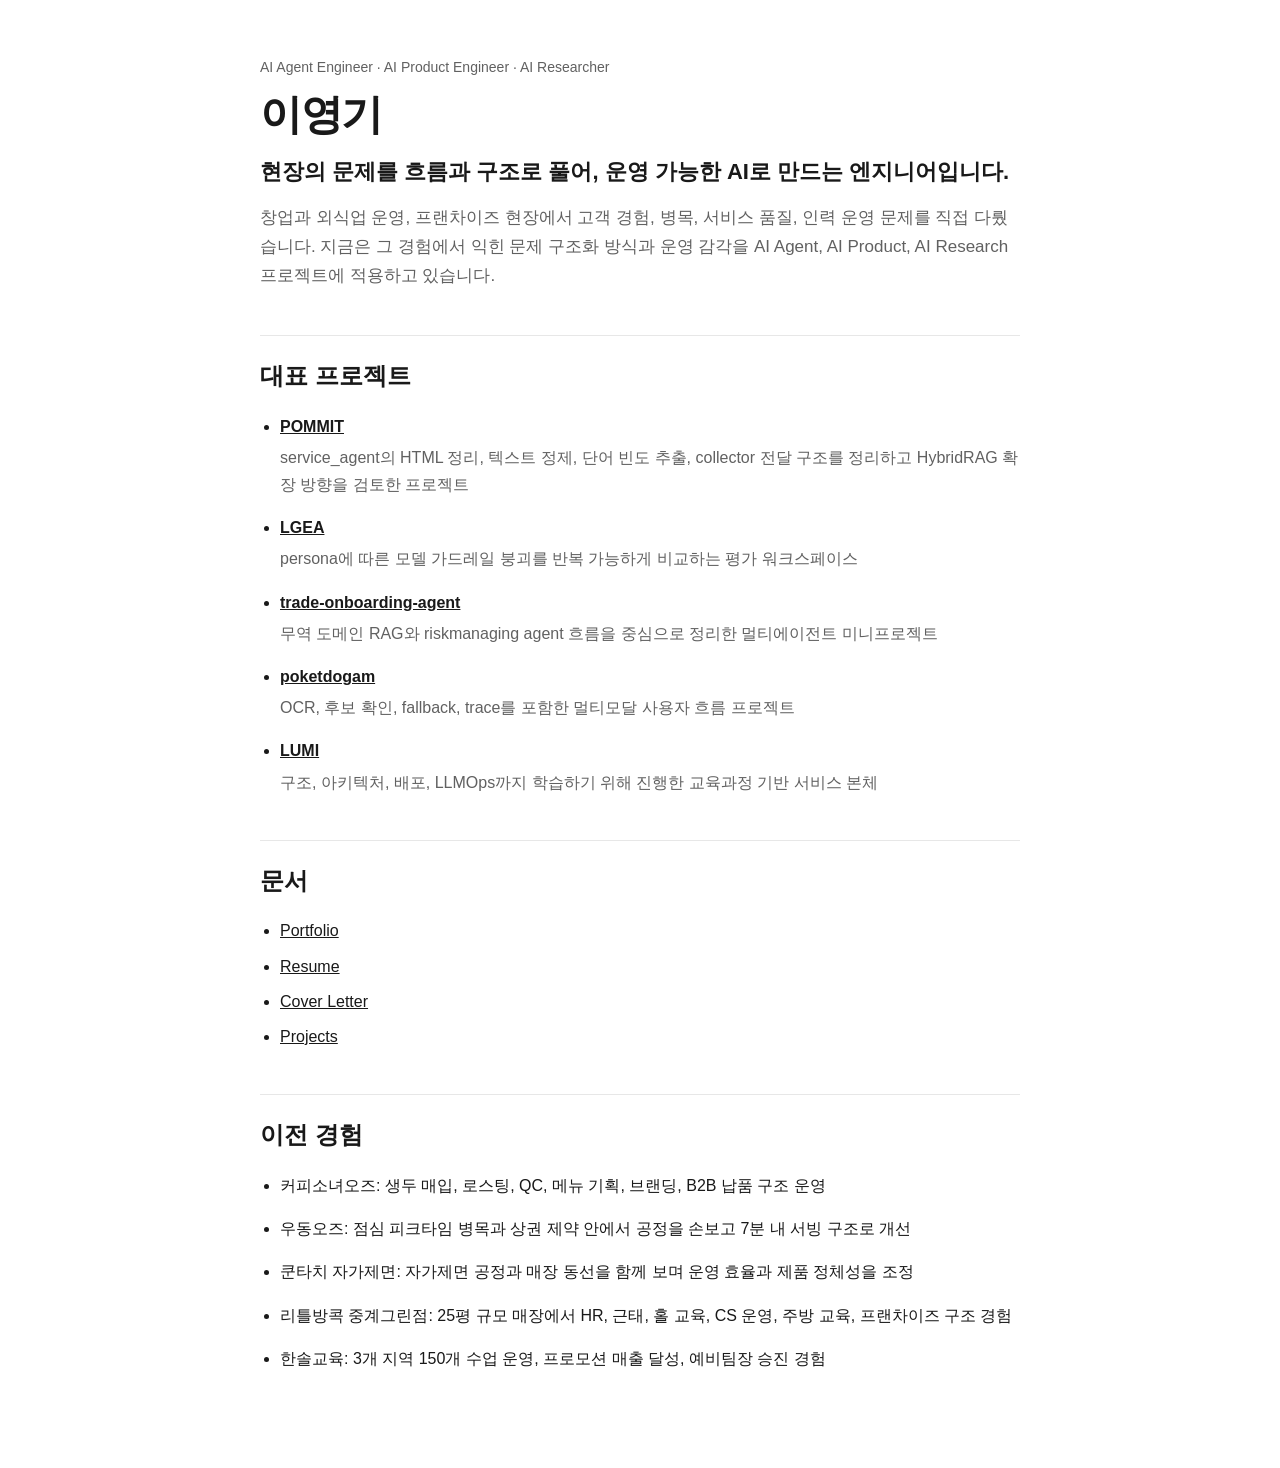
==== commit c955debe: "feat: simplify landing page to notion-like layout" ====
--- a/index.html
+++ b/index.html
@@ -11,115 +11,63 @@
     <link rel="stylesheet" href="./styles.css" />
   </head>
   <body>
-    <div class="shell">
-      <nav class="nav">
-        <strong>이영기 | AI Portfolio</strong>
-        <div class="nav-links">
-          <a href="#home">Home</a>
-          <a href="#projects">Projects</a>
-          <a href="#links">Links</a>
-        </div>
-      </nav>
+    <main class="page">
+      <header class="intro">
+        <p class="role">AI Agent Engineer · AI Product Engineer · AI Researcher</p>
+        <h1>이영기</h1>
+        <p class="headline">현장의 문제를 흐름과 구조로 풀어, 운영 가능한 AI로 만드는 엔지니어입니다.</p>
+        <p class="body">
+          창업과 외식업 운영, 프랜차이즈 현장에서 고객 경험, 병목, 서비스 품질, 인력 운영 문제를 직접 다뤘습니다.
+          지금은 그 경험에서 익힌 문제 구조화 방식과 운영 감각을 AI Agent, AI Product, AI Research 프로젝트에 적용하고 있습니다.
+        </p>
+      </header>
 
-      <section class="hero" id="home">
-        <div class="hero-copy">
-          <div class="eyebrow">AI Agent Engineer · AI Product Engineer · AI Researcher</div>
-          <h1>현장의 문제를 흐름과 구조로 풀어, 운영 가능한 AI로 만드는 엔지니어</h1>
-          <p class="lead">
-            창업과 외식업 운영, 프랜차이즈 현장에서 고객 경험, 병목, 서비스 품질, 인력 운영 문제를 직접 다뤘습니다.
-            지금은 그 경험에서 익힌 문제 구조화 방식과 운영 감각을 AI Agent, AI Product, AI Research 프로젝트에 적용하고 있습니다.
-          </p>
-          <div class="micro-points">
-            <span>상태, 분기, fallback, tracing</span>
-            <span>RAG와 평가 파이프라인</span>
-            <span>문서와 리포트까지 남기는 산출물</span>
-          </div>
-        </div>
-
-        <div class="hero-links">
-          <a class="jump-card" href="./resume.md">
-            <strong>Resume</strong>
-            <span>제출형 이력서</span>
-          </a>
-          <a class="jump-card" href="./cover-letter.md">
-            <strong>Cover Letter</strong>
-            <span>직무 고려 마스터 자기소개서</span>
-          </a>
-          <a class="jump-card" href="./portfolio.md">
-            <strong>Portfolio</strong>
-            <span>상세 서사와 대표 프로젝트 설명</span>
-          </a>
-          <a class="jump-card" href="./projects/README.md">
-            <strong>Projects</strong>
-            <span>대표 프로젝트 5개 상세 링크</span>
-          </a>
-        </div>
+      <section class="section">
+        <h2>대표 프로젝트</h2>
+        <ul class="project-list">
+          <li>
+            <a href="./projects/pommit.md"><strong>POMMIT</strong></a>
+            <span>service_agent의 HTML 정리, 텍스트 정제, 단어 빈도 추출, collector 전달 구조를 정리하고 HybridRAG 확장 방향을 검토한 프로젝트</span>
+          </li>
+          <li>
+            <a href="./projects/lgea.md"><strong>LGEA</strong></a>
+            <span>persona에 따른 모델 가드레일 붕괴를 반복 가능하게 비교하는 평가 워크스페이스</span>
+          </li>
+          <li>
+            <a href="./projects/trade-onboarding-agent.md"><strong>trade-onboarding-agent</strong></a>
+            <span>무역 도메인 RAG와 riskmanaging agent 흐름을 중심으로 정리한 멀티에이전트 미니프로젝트</span>
+          </li>
+          <li>
+            <a href="./projects/poketdogam.md"><strong>poketdogam</strong></a>
+            <span>OCR, 후보 확인, fallback, trace를 포함한 멀티모달 사용자 흐름 프로젝트</span>
+          </li>
+          <li>
+            <a href="./projects/lumi.md"><strong>LUMI</strong></a>
+            <span>구조, 아키텍처, 배포, LLMOps까지 학습하기 위해 진행한 교육과정 기반 서비스 본체</span>
+          </li>
+        </ul>
       </section>
 
-      <section class="section" id="projects">
-        <div class="section-head compact-head">
-          <div>
-            <div class="eyebrow">Featured Projects</div>
-            <h2>대표 프로젝트 5개</h2>
-          </div>
-          <p>홈에서는 차이만 보이게 두고, 자세한 설명은 프로젝트 문서로 넘깁니다.</p>
-        </div>
-
-        <div class="project-grid split-home-grid">
-          <article class="project-card project-card-primary">
-            <h3><a href="./projects/pommit.md">POMMIT</a></h3>
-            <p>service_agent의 HTML 정리, 텍스트 정제, 단어 빈도 추출, collector 전달 구조를 정리하고 HybridRAG 확장 방향을 검토한 프로젝트</p>
-          </article>
-
-          <article class="project-card">
-            <h3><a href="./projects/lgea.md">LGEA</a></h3>
-            <p>persona에 따른 모델 가드레일 붕괴를 반복 가능하게 비교하는 평가 워크스페이스</p>
-          </article>
-
-          <article class="project-card">
-            <h3><a href="./projects/trade-onboarding-agent.md">trade-onboarding-agent</a></h3>
-            <p>무역 도메인 RAG와 riskmanaging agent 흐름을 중심으로 정리한 멀티에이전트 미니프로젝트</p>
-          </article>
-
-          <article class="project-card">
-            <h3><a href="./projects/poketdogam.md">poketdogam</a></h3>
-            <p>OCR, 후보 확인, fallback, trace를 포함한 멀티모달 사용자 흐름 프로젝트</p>
-          </article>
-
-          <article class="project-card">
-            <h3><a href="./projects/lumi.md">LUMI</a></h3>
-            <p>구조, 아키텍처, 배포, LLMOps까지 학습하기 위해 진행한 교육과정 기반 서비스 본체</p>
-          </article>
-        </div>
+      <section class="section">
+        <h2>문서</h2>
+        <ul class="link-list">
+          <li><a href="./portfolio.md">Portfolio</a></li>
+          <li><a href="./resume.md">Resume</a></li>
+          <li><a href="./cover-letter.md">Cover Letter</a></li>
+          <li><a href="./projects/README.md">Projects</a></li>
+        </ul>
       </section>
 
-      <section class="section" id="links">
-        <div class="section-head compact-head">
-          <div>
-            <div class="eyebrow">Quick Access</div>
-            <h2>바로 이동</h2>
-          </div>
-        </div>
-
-        <div class="link-grid simplified-links">
-          <a class="link-card" href="./portfolio.md">
-            <strong>Portfolio</strong>
-            <span>상세 서사와 이전 경력, 대표 프로젝트 설명</span>
-          </a>
-          <a class="link-card" href="./resume.md">
-            <strong>Resume</strong>
-            <span>제출형 이력서 요약</span>
-          </a>
-          <a class="link-card" href="./cover-letter.md">
-            <strong>Cover Letter</strong>
-            <span>업무상 강점, 동기 및 포부, 준비 노력</span>
-          </a>
-          <a class="link-card" href="./projects/README.md">
-            <strong>Projects</strong>
-            <span>대표 프로젝트 5개 상세 문서 모음</span>
-          </a>
-        </div>
+      <section class="section">
+        <h2>이전 경험</h2>
+        <ul class="plain-list">
+          <li>커피소녀오즈: 생두 매입, 로스팅, QC, 메뉴 기획, 브랜딩, B2B 납품 구조 운영</li>
+          <li>우동오즈: 점심 피크타임 병목과 상권 제약 안에서 공정을 손보고 7분 내 서빙 구조로 개선</li>
+          <li>쿤타치 자가제면: 자가제면 공정과 매장 동선을 함께 보며 운영 효율과 제품 정체성을 조정</li>
+          <li>리틀방콕 중계그린점: 25평 규모 매장에서 HR, 근태, 홀 교육, CS 운영, 주방 교육, 프랜차이즈 구조 경험</li>
+          <li>한솔교육: 3개 지역 150개 수업 운영, 프로모션 매출 달성, 예비팀장 승진 경험</li>
+        </ul>
       </section>
-    </div>
+    </main>
   </body>
 </html>
--- a/styles.css
+++ b/styles.css
@@ -1,227 +1,107 @@
 :root {
-  --bg: #f4efe6;
-  --panel: rgba(255, 252, 248, 0.88);
-  --ink: #171613;
-  --muted: #5b564d;
-  --line: rgba(23, 22, 19, 0.12);
-  --accent: #b05630;
-  --accent-2: #2c6a61;
-  --shadow: 0 22px 56px rgba(23, 22, 19, 0.1);
-  --radius: 24px;
+  --bg: #ffffff;
+  --ink: #191919;
+  --muted: #616161;
+  --line: #e7e7e7;
+  --accent: #0f172a;
 }
 
 * {
   box-sizing: border-box;
 }
 
-html {
-  scroll-behavior: smooth;
-}
-
 body {
   margin: 0;
-  font-family: "Segoe UI", "Pretendard", "Noto Sans KR", sans-serif;
+  background: var(--bg);
   color: var(--ink);
-  background:
-    radial-gradient(circle at top left, rgba(176, 86, 48, 0.14), transparent 30%),
-    radial-gradient(circle at top right, rgba(44, 106, 97, 0.16), transparent 24%),
-    linear-gradient(180deg, #f8f5ef 0%, #ece4d7 100%);
+  font-family: "Pretendard", "Noto Sans KR", "Segoe UI", sans-serif;
+  line-height: 1.7;
 }
 
 a {
   color: inherit;
-  text-decoration: none;
 }
 
-.shell {
-  width: min(1120px, calc(100% - 32px));
+.page {
+  width: min(760px, calc(100% - 32px));
   margin: 0 auto;
-  padding: 28px 0 72px;
+  padding: 56px 0 80px;
 }
 
-.nav {
-  display: flex;
-  justify-content: space-between;
-  align-items: center;
-  gap: 16px;
-  padding: 14px 18px;
-  border: 1px solid var(--line);
-  border-radius: 999px;
-  background: rgba(255, 255, 255, 0.68);
-  backdrop-filter: blur(18px);
-  position: sticky;
-  top: 14px;
-  z-index: 10;
+.intro h1,
+.section h2 {
+  margin: 0;
 }
 
-.nav-links {
-  display: flex;
-  flex-wrap: wrap;
-  gap: 10px;
-}
-
-.nav-links a {
-  border: 1px solid var(--line);
-  border-radius: 999px;
-  padding: 10px 14px;
-  background: rgba(255, 255, 255, 0.8);
-}
-
-.hero {
-  margin-top: 30px;
-  display: grid;
-  grid-template-columns: 1.35fr 0.85fr;
-  gap: 18px;
-  align-items: stretch;
-}
-
-.hero-copy,
-.hero-links,
-.project-card,
-.link-card {
-  border: 1px solid var(--line);
-  border-radius: var(--radius);
-  background: var(--panel);
-  box-shadow: var(--shadow);
-}
-
-.hero-copy {
-  padding: 32px;
-}
-
-.hero-copy h1 {
-  margin: 10px 0 0;
-  font-size: clamp(34px, 5vw, 60px);
-  line-height: 1.04;
-  letter-spacing: -0.04em;
-}
-
-.lead {
-  margin-top: 18px;
+.role {
+  margin: 0 0 12px;
   color: var(--muted);
-  font-size: 18px;
-  line-height: 1.72;
-}
-
-.eyebrow {
-  color: var(--accent);
-  font-size: 12px;
-  font-weight: 700;
-  letter-spacing: 0.08em;
-  text-transform: uppercase;
-}
-
-.micro-points {
-  display: flex;
-  flex-wrap: wrap;
-  gap: 10px;
-  margin-top: 22px;
-}
-
-.micro-points span {
-  border: 1px solid var(--line);
-  border-radius: 999px;
-  padding: 10px 14px;
-  background: rgba(255, 255, 255, 0.78);
   font-size: 14px;
 }
 
-.hero-links {
-  padding: 16px;
-  display: grid;
-  gap: 12px;
+.intro h1 {
+  font-size: 42px;
+  line-height: 1.08;
+  letter-spacing: -0.03em;
 }
 
-.jump-card,
-.link-card {
-  display: grid;
-  gap: 6px;
-  padding: 18px 20px;
-  border: 1px solid var(--line);
-  border-radius: 18px;
-  background: rgba(255, 255, 255, 0.78);
+.headline {
+  margin: 18px 0 0;
+  font-size: 22px;
+  line-height: 1.5;
+  font-weight: 600;
 }
 
-.jump-card span,
-.link-card span,
-.section-head p,
-.project-card p {
+.body {
+  margin: 16px 0 0;
   color: var(--muted);
-  line-height: 1.65;
+  font-size: 17px;
 }
 
 .section {
-  margin-top: 28px;
+  margin-top: 44px;
+  padding-top: 20px;
+  border-top: 1px solid var(--line);
 }
 
-.section-head {
-  display: flex;
-  justify-content: space-between;
-  align-items: end;
-  gap: 16px;
-  margin-bottom: 14px;
+.section h2 {
+  font-size: 24px;
+  margin-bottom: 16px;
 }
 
-.compact-head h2 {
-  margin: 4px 0 0;
-  font-size: 28px;
-  letter-spacing: -0.03em;
+.project-list,
+.link-list,
+.plain-list {
+  margin: 0;
+  padding-left: 20px;
 }
 
-.project-grid,
-.link-grid {
-  display: grid;
-  gap: 16px;
+.project-list li,
+.plain-list li {
+  margin: 0 0 16px;
 }
 
-.split-home-grid {
-  grid-template-columns: repeat(2, minmax(0, 1fr));
+.project-list span {
+  display: block;
+  color: var(--muted);
+  margin-top: 4px;
 }
 
-.project-card {
-  padding: 22px;
-}
-
-.project-card h3 {
-  margin: 0 0 10px;
-  font-size: 21px;
-}
-
-.project-card-primary {
-  background:
-    linear-gradient(180deg, rgba(255, 255, 255, 0.84), rgba(255, 252, 247, 0.78)),
-    linear-gradient(135deg, rgba(176, 86, 48, 0.1), rgba(44, 106, 97, 0.08));
-}
-
-.simplified-links {
-  grid-template-columns: repeat(4, minmax(0, 1fr));
-}
-
-@media (max-width: 960px) {
-  .hero,
-  .split-home-grid,
-  .simplified-links {
-    grid-template-columns: 1fr;
-  }
+.link-list li {
+  margin: 0 0 8px;
 }
 
 @media (max-width: 640px) {
-  .shell {
-    width: min(100% - 20px, 1120px);
-    padding-top: 18px;
+  .page {
+    width: min(100% - 20px, 760px);
+    padding: 36px 0 56px;
   }
 
-  .hero-copy,
-  .hero-links,
-  .project-card,
-  .link-card,
-  .jump-card {
-    padding: 18px;
+  .intro h1 {
+    font-size: 34px;
   }
 
-  .nav {
-    flex-direction: column;
-    align-items: start;
-    border-radius: 24px;
+  .headline {
+    font-size: 20px;
   }
 }
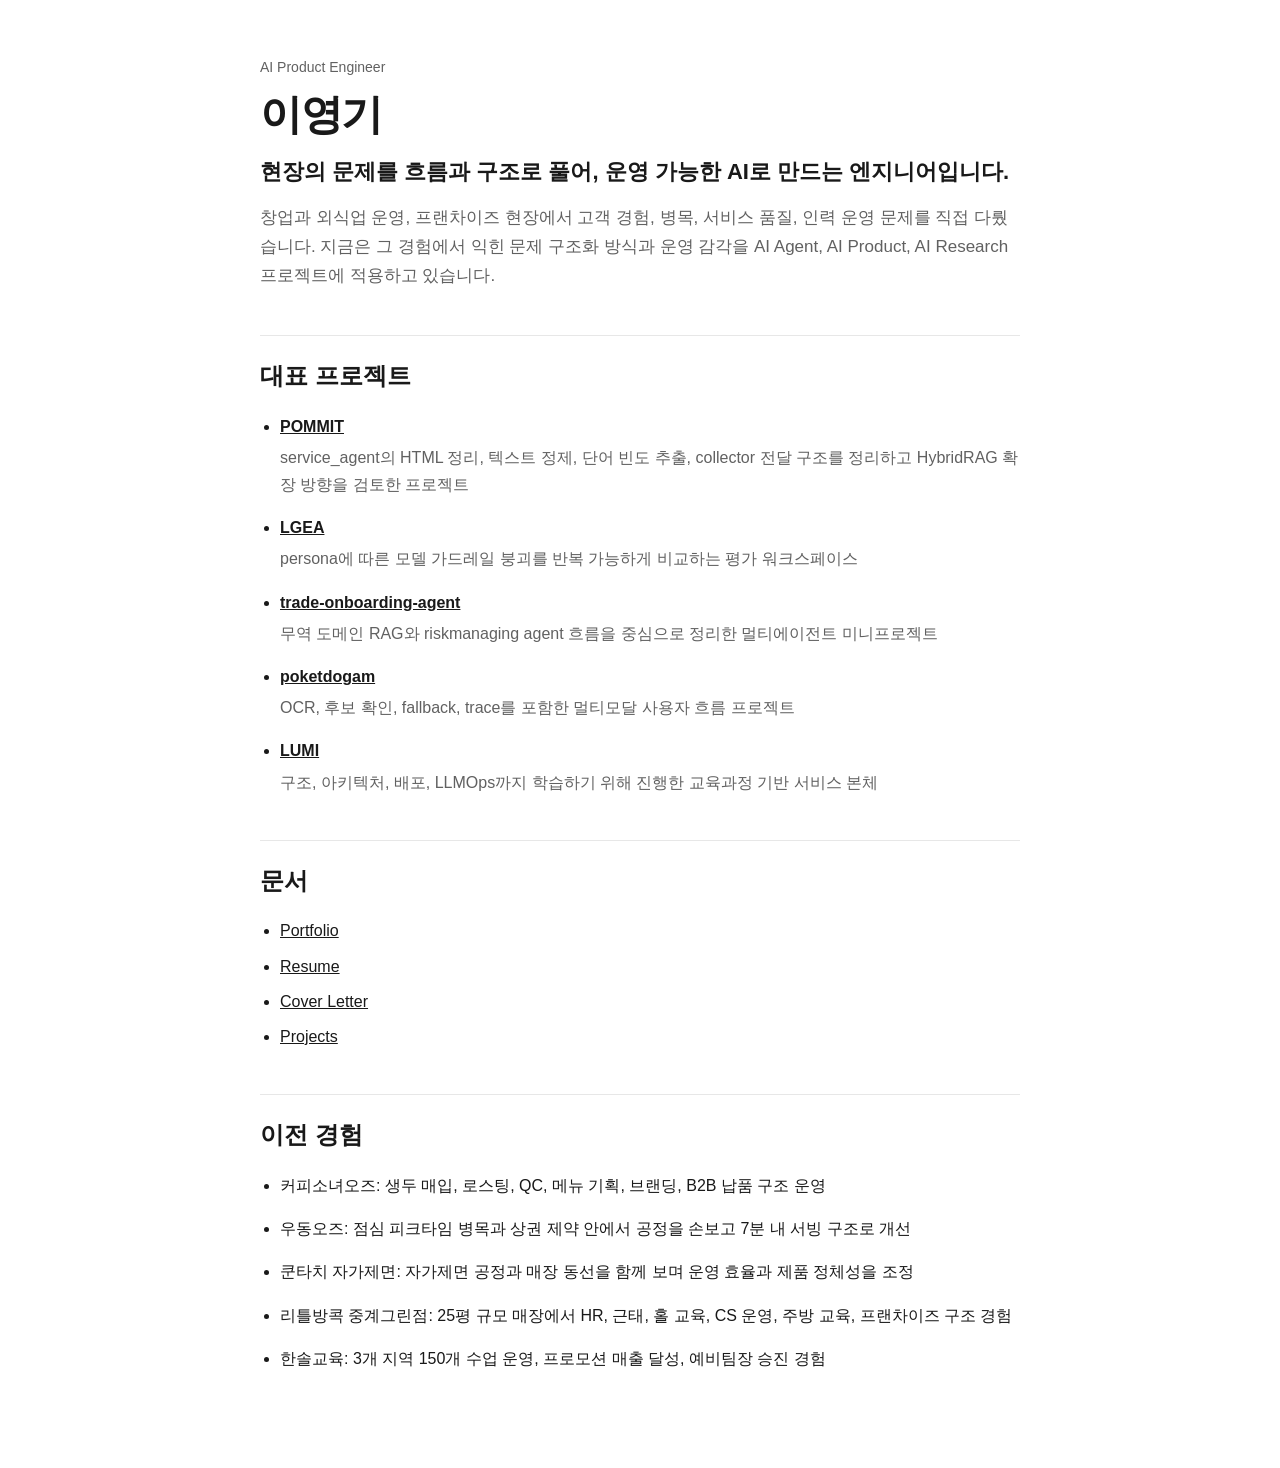
==== commit e2098009: "docs: narrow public role title to ai product engineer" ====
--- a/index.html
+++ b/index.html
@@ -13,7 +13,7 @@
   <body>
     <main class="page">
       <header class="intro">
-        <p class="role">AI Agent Engineer · AI Product Engineer · AI Researcher</p>
+        <p class="role">AI Product Engineer</p>
         <h1>이영기</h1>
         <p class="headline">현장의 문제를 흐름과 구조로 풀어, 운영 가능한 AI로 만드는 엔지니어입니다.</p>
         <p class="body">
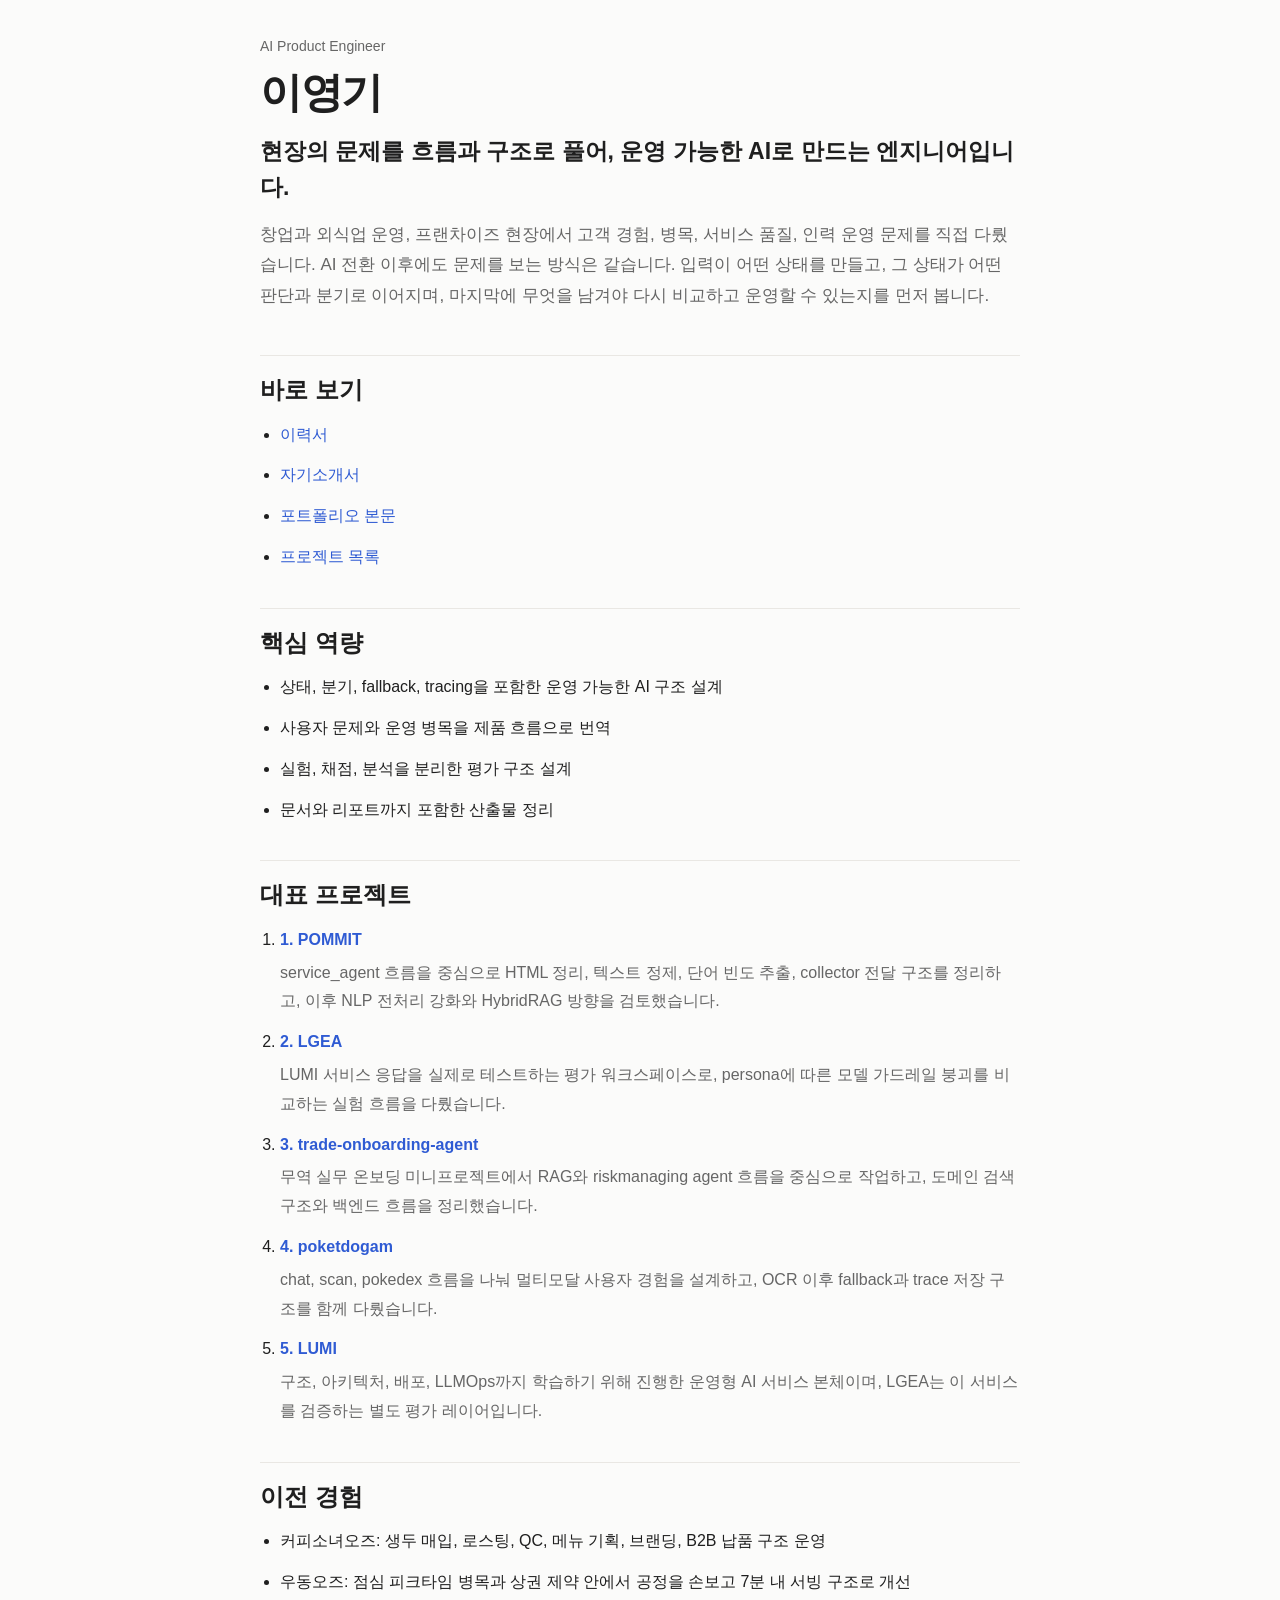
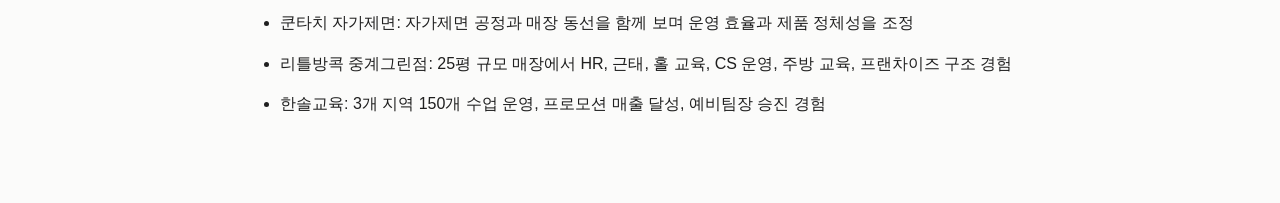
==== commit 55573be8: "feat: align public pages with notion structure" ====
--- a/index.html
+++ b/index.html
@@ -1,64 +1,49 @@
-<!DOCTYPE html>
+﻿<!DOCTYPE html>
 <html lang="ko">
   <head>
     <meta charset="UTF-8" />
     <meta name="viewport" content="width=device-width, initial-scale=1.0" />
-    <title>이영기 | AI Portfolio</title>
-    <meta
-      name="description"
-      content="현장의 문제를 흐름과 구조로 풀어, 운영 가능한 AI로 만드는 엔지니어 이영기의 포트폴리오"
-    />
+    <title>이영기 | AI Product Engineer</title>
+    <meta name="description" content="현장의 문제를 흐름과 구조로 풀어, 운영 가능한 AI로 만드는 이영기의 공개 포트폴리오입니다." />
     <link rel="stylesheet" href="./styles.css" />
   </head>
   <body>
-    <main class="page">
-      <header class="intro">
-        <p class="role">AI Product Engineer</p>
+    <main class="doc">
+      <header class="doc-header">
+        <p class="eyebrow">AI Product Engineer</p>
         <h1>이영기</h1>
-        <p class="headline">현장의 문제를 흐름과 구조로 풀어, 운영 가능한 AI로 만드는 엔지니어입니다.</p>
-        <p class="body">
-          창업과 외식업 운영, 프랜차이즈 현장에서 고객 경험, 병목, 서비스 품질, 인력 운영 문제를 직접 다뤘습니다.
-          지금은 그 경험에서 익힌 문제 구조화 방식과 운영 감각을 AI Agent, AI Product, AI Research 프로젝트에 적용하고 있습니다.
-        </p>
+        <p class="lede">현장의 문제를 흐름과 구조로 풀어, 운영 가능한 AI로 만드는 엔지니어입니다.</p>
+        <p class="lead-body">창업과 외식업 운영, 프랜차이즈 현장에서 고객 경험, 병목, 서비스 품질, 인력 운영 문제를 직접 다뤘습니다. AI 전환 이후에도 문제를 보는 방식은 같습니다. 입력이 어떤 상태를 만들고, 그 상태가 어떤 판단과 분기로 이어지며, 마지막에 무엇을 남겨야 다시 비교하고 운영할 수 있는지를 먼저 봅니다.</p>
       </header>
-
-      <section class="section">
-        <h2>대표 프로젝트</h2>
-        <ul class="project-list">
-          <li>
-            <a href="./projects/pommit.md"><strong>POMMIT</strong></a>
-            <span>service_agent의 HTML 정리, 텍스트 정제, 단어 빈도 추출, collector 전달 구조를 정리하고 HybridRAG 확장 방향을 검토한 프로젝트</span>
-          </li>
-          <li>
-            <a href="./projects/lgea.md"><strong>LGEA</strong></a>
-            <span>persona에 따른 모델 가드레일 붕괴를 반복 가능하게 비교하는 평가 워크스페이스</span>
-          </li>
-          <li>
-            <a href="./projects/trade-onboarding-agent.md"><strong>trade-onboarding-agent</strong></a>
-            <span>무역 도메인 RAG와 riskmanaging agent 흐름을 중심으로 정리한 멀티에이전트 미니프로젝트</span>
-          </li>
-          <li>
-            <a href="./projects/poketdogam.md"><strong>poketdogam</strong></a>
-            <span>OCR, 후보 확인, fallback, trace를 포함한 멀티모달 사용자 흐름 프로젝트</span>
-          </li>
-          <li>
-            <a href="./projects/lumi.md"><strong>LUMI</strong></a>
-            <span>구조, 아키텍처, 배포, LLMOps까지 학습하기 위해 진행한 교육과정 기반 서비스 본체</span>
-          </li>
+      <section class="doc-section">
+        <h2>바로 보기</h2>
+        <ul class="link-list">
+          <li><a href="./resume.html">이력서</a></li>
+          <li><a href="./cover-letter.html">자기소개서</a></li>
+          <li><a href="./portfolio.html">포트폴리오 본문</a></li>
+          <li><a href="./projects/index.html">프로젝트 목록</a></li>
         </ul>
       </section>
-
-      <section class="section">
-        <h2>문서</h2>
-        <ul class="link-list">
-          <li><a href="./portfolio.md">Portfolio</a></li>
-          <li><a href="./resume.md">Resume</a></li>
-          <li><a href="./cover-letter.md">Cover Letter</a></li>
-          <li><a href="./projects/README.md">Projects</a></li>
+      <section class="doc-section">
+        <h2>핵심 역량</h2>
+        <ul class="plain-list">
+          <li>상태, 분기, fallback, tracing을 포함한 운영 가능한 AI 구조 설계</li>
+          <li>사용자 문제와 운영 병목을 제품 흐름으로 번역</li>
+          <li>실험, 채점, 분석을 분리한 평가 구조 설계</li>
+          <li>문서와 리포트까지 포함한 산출물 정리</li>
         </ul>
       </section>
-
-      <section class="section">
+      <section class="doc-section">
+        <h2>대표 프로젝트</h2>
+        <ol class="stack-list">
+          <li><a href="./projects/pommit.html"><strong>1. POMMIT</strong></a><p>service_agent 흐름을 중심으로 HTML 정리, 텍스트 정제, 단어 빈도 추출, collector 전달 구조를 정리하고, 이후 NLP 전처리 강화와 HybridRAG 방향을 검토했습니다.</p></li>
+          <li><a href="./projects/lgea.html"><strong>2. LGEA</strong></a><p>LUMI 서비스 응답을 실제로 테스트하는 평가 워크스페이스로, persona에 따른 모델 가드레일 붕괴를 비교하는 실험 흐름을 다뤘습니다.</p></li>
+          <li><a href="./projects/trade-onboarding-agent.html"><strong>3. trade-onboarding-agent</strong></a><p>무역 실무 온보딩 미니프로젝트에서 RAG와 riskmanaging agent 흐름을 중심으로 작업하고, 도메인 검색 구조와 백엔드 흐름을 정리했습니다.</p></li>
+          <li><a href="./projects/poketdogam.html"><strong>4. poketdogam</strong></a><p>chat, scan, pokedex 흐름을 나눠 멀티모달 사용자 경험을 설계하고, OCR 이후 fallback과 trace 저장 구조를 함께 다뤘습니다.</p></li>
+          <li><a href="./projects/lumi.html"><strong>5. LUMI</strong></a><p>구조, 아키텍처, 배포, LLMOps까지 학습하기 위해 진행한 운영형 AI 서비스 본체이며, LGEA는 이 서비스를 검증하는 별도 평가 레이어입니다.</p></li>
+        </ol>
+      </section>
+      <section class="doc-section">
         <h2>이전 경험</h2>
         <ul class="plain-list">
           <li>커피소녀오즈: 생두 매입, 로스팅, QC, 메뉴 기획, 브랜딩, B2B 납품 구조 운영</li>
@@ -70,4 +55,4 @@
       </section>
     </main>
   </body>
-</html>+</html>
--- a/styles.css
+++ b/styles.css
@@ -1,107 +1,85 @@
-:root {
-  --bg: #ffffff;
-  --ink: #191919;
-  --muted: #616161;
-  --line: #e7e7e7;
-  --accent: #0f172a;
+﻿:root {
+  --bg: #fbfbfa;
+  --ink: #1f1f1f;
+  --muted: #666666;
+  --line: #e9e7e3;
+  --link: #2f5bd3;
 }
 
-* {
-  box-sizing: border-box;
-}
-
+* { box-sizing: border-box; }
+html { scroll-behavior: smooth; }
 body {
   margin: 0;
   background: var(--bg);
   color: var(--ink);
   font-family: "Pretendard", "Noto Sans KR", "Segoe UI", sans-serif;
-  line-height: 1.7;
+  line-height: 1.8;
 }
-
-a {
-  color: inherit;
+a { color: var(--link); text-decoration: none; }
+a:hover { text-decoration: underline; }
+code {
+  font-family: "SFMono-Regular", Consolas, "Liberation Mono", Menlo, monospace;
+  background: #f3f2ef;
+  padding: 0.12rem 0.34rem;
+  border-radius: 6px;
+  font-size: 0.92em;
 }
-
-.page {
-  width: min(760px, calc(100% - 32px));
+.doc {
+  width: min(760px, calc(100% - 24px));
   margin: 0 auto;
-  padding: 56px 0 80px;
+  padding: 24px 0 72px;
 }
-
-.intro h1,
-.section h2 {
-  margin: 0;
-}
-
-.role {
-  margin: 0 0 12px;
+.top-nav {
+  margin-bottom: 18px;
   color: var(--muted);
   font-size: 14px;
 }
-
-.intro h1 {
+.doc-header { padding: 10px 0 8px; }
+.eyebrow {
+  margin: 0 0 10px;
+  color: var(--muted);
+  font-size: 14px;
+}
+h1 {
+  margin: 0;
   font-size: 42px;
-  line-height: 1.08;
+  line-height: 1.12;
   letter-spacing: -0.03em;
 }
-
-.headline {
+.lede {
   margin: 18px 0 0;
-  font-size: 22px;
-  line-height: 1.5;
-  font-weight: 600;
+  font-size: 23px;
+  font-weight: 650;
+  line-height: 1.55;
 }
-
-.body {
-  margin: 16px 0 0;
+.lead-body {
+  margin: 14px 0 0;
   color: var(--muted);
   font-size: 17px;
 }
-
-.section {
-  margin-top: 44px;
-  padding-top: 20px;
+.doc-section {
+  margin-top: 36px;
+  padding-top: 18px;
   border-top: 1px solid var(--line);
 }
-
-.section h2 {
+.doc-section h2 {
+  margin: 0 0 14px;
   font-size: 24px;
-  margin-bottom: 16px;
+  line-height: 1.35;
 }
-
-.project-list,
-.link-list,
-.plain-list {
+.doc-section p { margin: 0 0 14px; }
+.plain-list, .link-list, .stack-list {
   margin: 0;
   padding-left: 20px;
 }
-
-.project-list li,
-.plain-list li {
-  margin: 0 0 16px;
+.plain-list li, .link-list li, .stack-list li { margin: 0 0 12px; }
+.stack-list p {
+  margin: 4px 0 0;
+  color: var(--muted);
 }
-
-.project-list span {
-  display: block;
-  color: var(--muted);
-  margin-top: 4px;
+@media (max-width: 640px) {
+  .doc { width: min(100% - 18px, 760px); padding: 20px 0 56px; }
+  h1 { font-size: 34px; }
+  .lede { font-size: 20px; }
+  .lead-body { font-size: 16px; }
 }
-
-.link-list li {
-  margin: 0 0 8px;
-}
-
-@media (max-width: 640px) {
-  .page {
-    width: min(100% - 20px, 760px);
-    padding: 36px 0 56px;
-  }
-
-  .intro h1 {
-    font-size: 34px;
-  }
-
-  .headline {
-    font-size: 20px;
-  }
-}
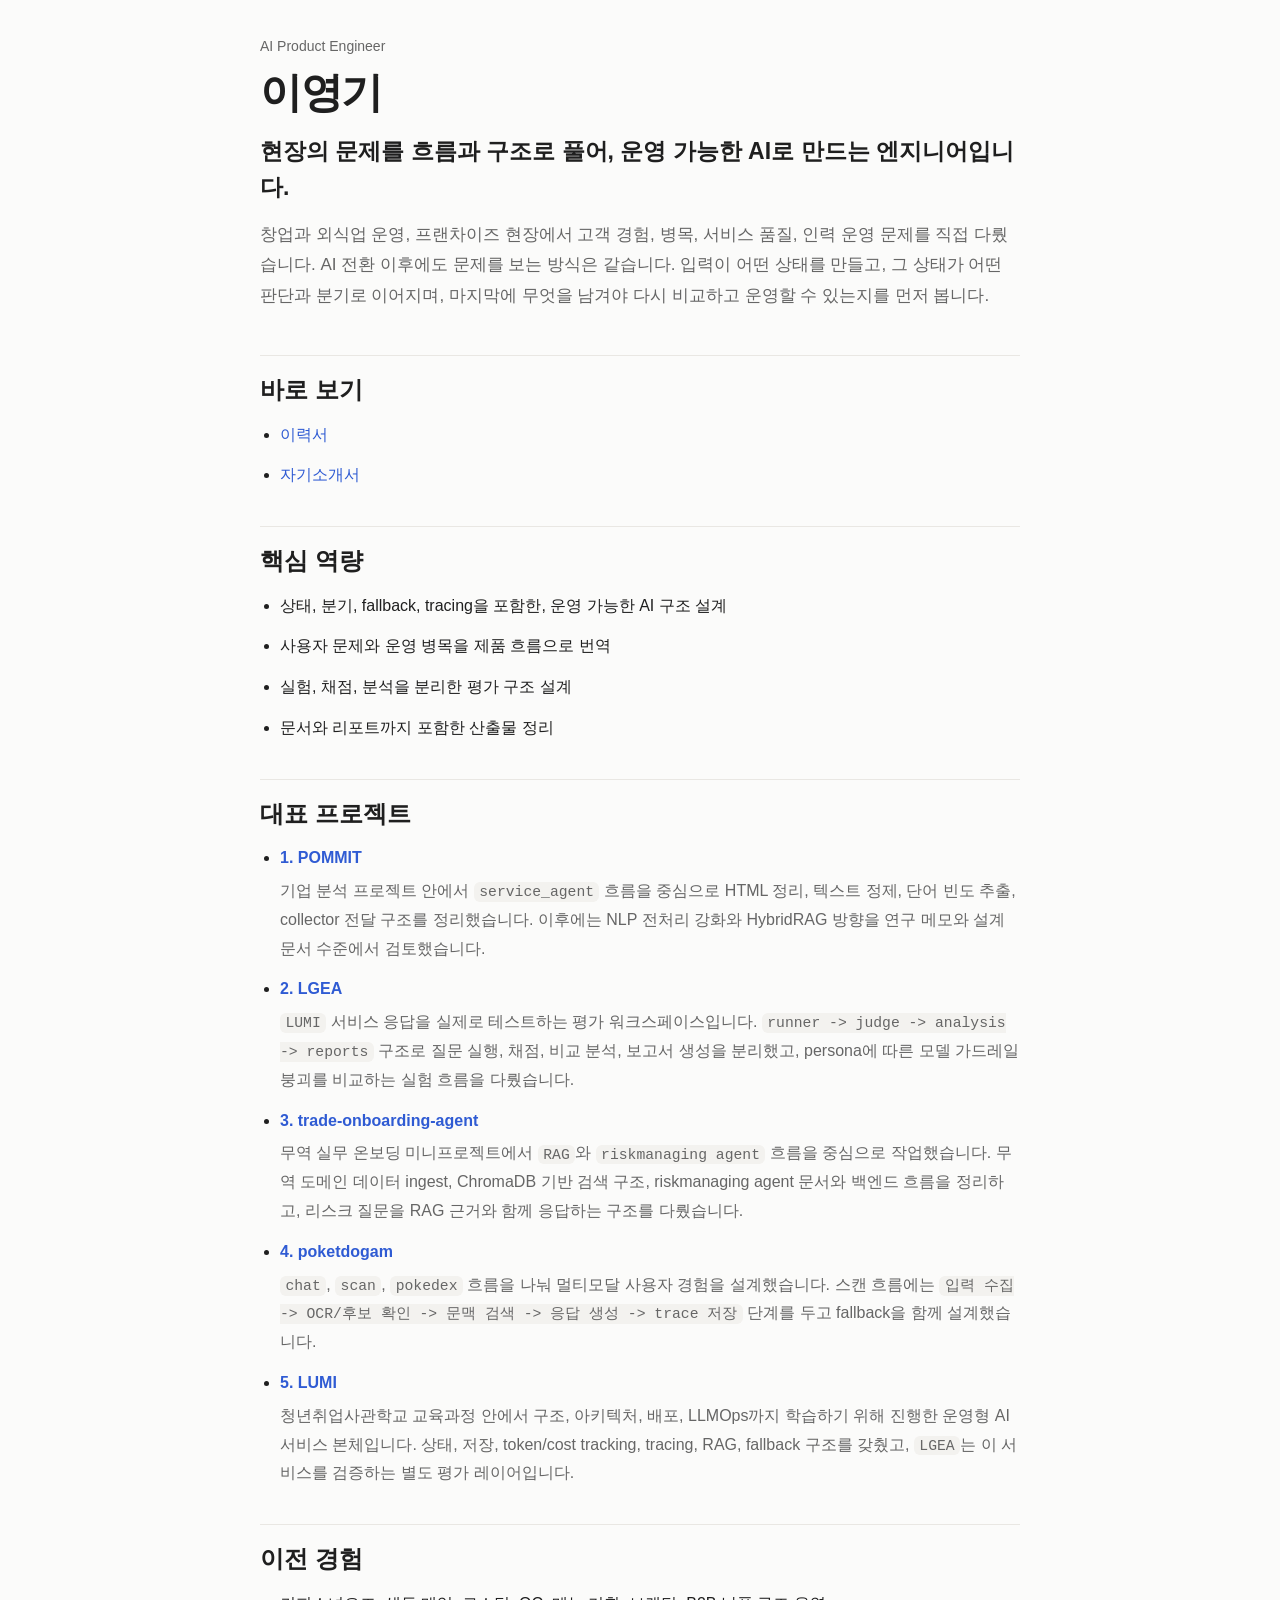
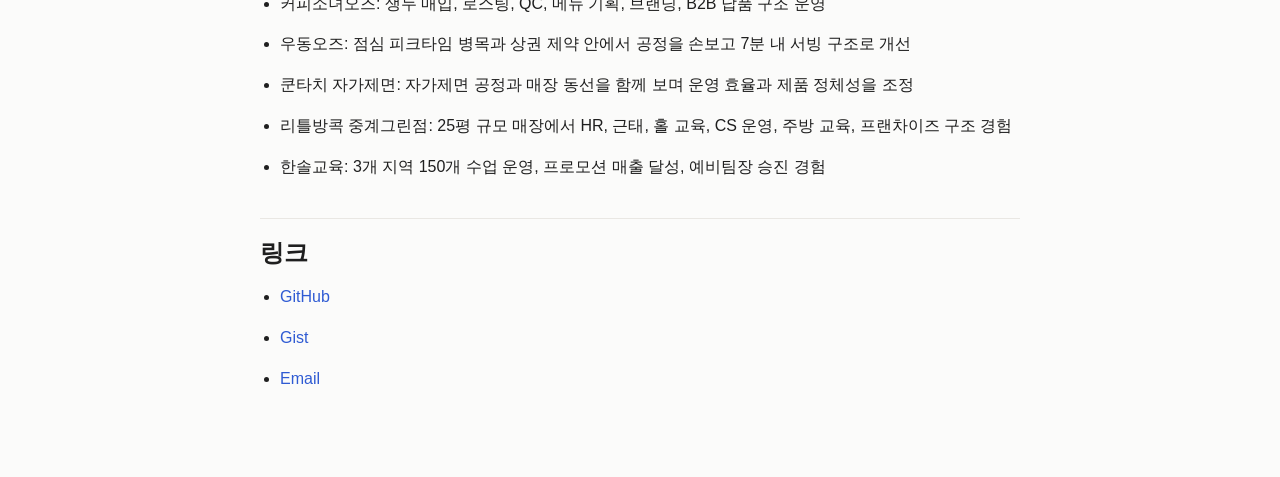
==== commit 576c16a8: "feat: make portfolio page the project index" ====
--- a/index.html
+++ b/index.html
@@ -20,14 +20,12 @@
         <ul class="link-list">
           <li><a href="./resume.html">이력서</a></li>
           <li><a href="./cover-letter.html">자기소개서</a></li>
-          <li><a href="./portfolio.html">포트폴리오 본문</a></li>
-          <li><a href="./projects/index.html">프로젝트 목록</a></li>
         </ul>
       </section>
       <section class="doc-section">
         <h2>핵심 역량</h2>
         <ul class="plain-list">
-          <li>상태, 분기, fallback, tracing을 포함한 운영 가능한 AI 구조 설계</li>
+          <li>상태, 분기, fallback, tracing을 포함한, 운영 가능한 AI 구조 설계</li>
           <li>사용자 문제와 운영 병목을 제품 흐름으로 번역</li>
           <li>실험, 채점, 분석을 분리한 평가 구조 설계</li>
           <li>문서와 리포트까지 포함한 산출물 정리</li>
@@ -35,13 +33,13 @@
       </section>
       <section class="doc-section">
         <h2>대표 프로젝트</h2>
-        <ol class="stack-list">
-          <li><a href="./projects/pommit.html"><strong>1. POMMIT</strong></a><p>service_agent 흐름을 중심으로 HTML 정리, 텍스트 정제, 단어 빈도 추출, collector 전달 구조를 정리하고, 이후 NLP 전처리 강화와 HybridRAG 방향을 검토했습니다.</p></li>
-          <li><a href="./projects/lgea.html"><strong>2. LGEA</strong></a><p>LUMI 서비스 응답을 실제로 테스트하는 평가 워크스페이스로, persona에 따른 모델 가드레일 붕괴를 비교하는 실험 흐름을 다뤘습니다.</p></li>
-          <li><a href="./projects/trade-onboarding-agent.html"><strong>3. trade-onboarding-agent</strong></a><p>무역 실무 온보딩 미니프로젝트에서 RAG와 riskmanaging agent 흐름을 중심으로 작업하고, 도메인 검색 구조와 백엔드 흐름을 정리했습니다.</p></li>
-          <li><a href="./projects/poketdogam.html"><strong>4. poketdogam</strong></a><p>chat, scan, pokedex 흐름을 나눠 멀티모달 사용자 경험을 설계하고, OCR 이후 fallback과 trace 저장 구조를 함께 다뤘습니다.</p></li>
-          <li><a href="./projects/lumi.html"><strong>5. LUMI</strong></a><p>구조, 아키텍처, 배포, LLMOps까지 학습하기 위해 진행한 운영형 AI 서비스 본체이며, LGEA는 이 서비스를 검증하는 별도 평가 레이어입니다.</p></li>
-        </ol>
+        <ul class="stack-list">
+          <li><a href="./projects/pommit.html"><strong>1. POMMIT</strong></a><p>기업 분석 프로젝트 안에서 <code>service_agent</code> 흐름을 중심으로 HTML 정리, 텍스트 정제, 단어 빈도 추출, collector 전달 구조를 정리했습니다. 이후에는 NLP 전처리 강화와 HybridRAG 방향을 연구 메모와 설계 문서 수준에서 검토했습니다.</p></li>
+          <li><a href="./projects/lgea.html"><strong>2. LGEA</strong></a><p><code>LUMI</code> 서비스 응답을 실제로 테스트하는 평가 워크스페이스입니다. <code>runner -&gt; judge -&gt; analysis -&gt; reports</code> 구조로 질문 실행, 채점, 비교 분석, 보고서 생성을 분리했고, persona에 따른 모델 가드레일 붕괴를 비교하는 실험 흐름을 다뤘습니다.</p></li>
+          <li><a href="./projects/trade-onboarding-agent.html"><strong>3. trade-onboarding-agent</strong></a><p>무역 실무 온보딩 미니프로젝트에서 <code>RAG</code>와 <code>riskmanaging agent</code> 흐름을 중심으로 작업했습니다. 무역 도메인 데이터 ingest, ChromaDB 기반 검색 구조, riskmanaging agent 문서와 백엔드 흐름을 정리하고, 리스크 질문을 RAG 근거와 함께 응답하는 구조를 다뤘습니다.</p></li>
+          <li><a href="./projects/poketdogam.html"><strong>4. poketdogam</strong></a><p><code>chat</code>, <code>scan</code>, <code>pokedex</code> 흐름을 나눠 멀티모달 사용자 경험을 설계했습니다. 스캔 흐름에는 <code>입력 수집 -&gt; OCR/후보 확인 -&gt; 문맥 검색 -&gt; 응답 생성 -&gt; trace 저장</code> 단계를 두고 fallback을 함께 설계했습니다.</p></li>
+          <li><a href="./projects/lumi.html"><strong>5. LUMI</strong></a><p>청년취업사관학교 교육과정 안에서 구조, 아키텍처, 배포, LLMOps까지 학습하기 위해 진행한 운영형 AI 서비스 본체입니다. 상태, 저장, token/cost tracking, tracing, RAG, fallback 구조를 갖췄고, <code>LGEA</code>는 이 서비스를 검증하는 별도 평가 레이어입니다.</p></li>
+        </ul>
       </section>
       <section class="doc-section">
         <h2>이전 경험</h2>
@@ -53,6 +51,14 @@
           <li>한솔교육: 3개 지역 150개 수업 운영, 프로모션 매출 달성, 예비팀장 승진 경험</li>
         </ul>
       </section>
+      <section class="doc-section">
+        <h2>링크</h2>
+        <ul class="link-list">
+          <li><a href="https://github.com/atozwizard">GitHub</a></li>
+          <li><a href="https://gist.github.com/atozwizard">Gist</a></li>
+          <li><a href="mailto:at.oz.wizard@gmail.com">Email</a></li>
+        </ul>
+      </section>
     </main>
   </body>
 </html>
